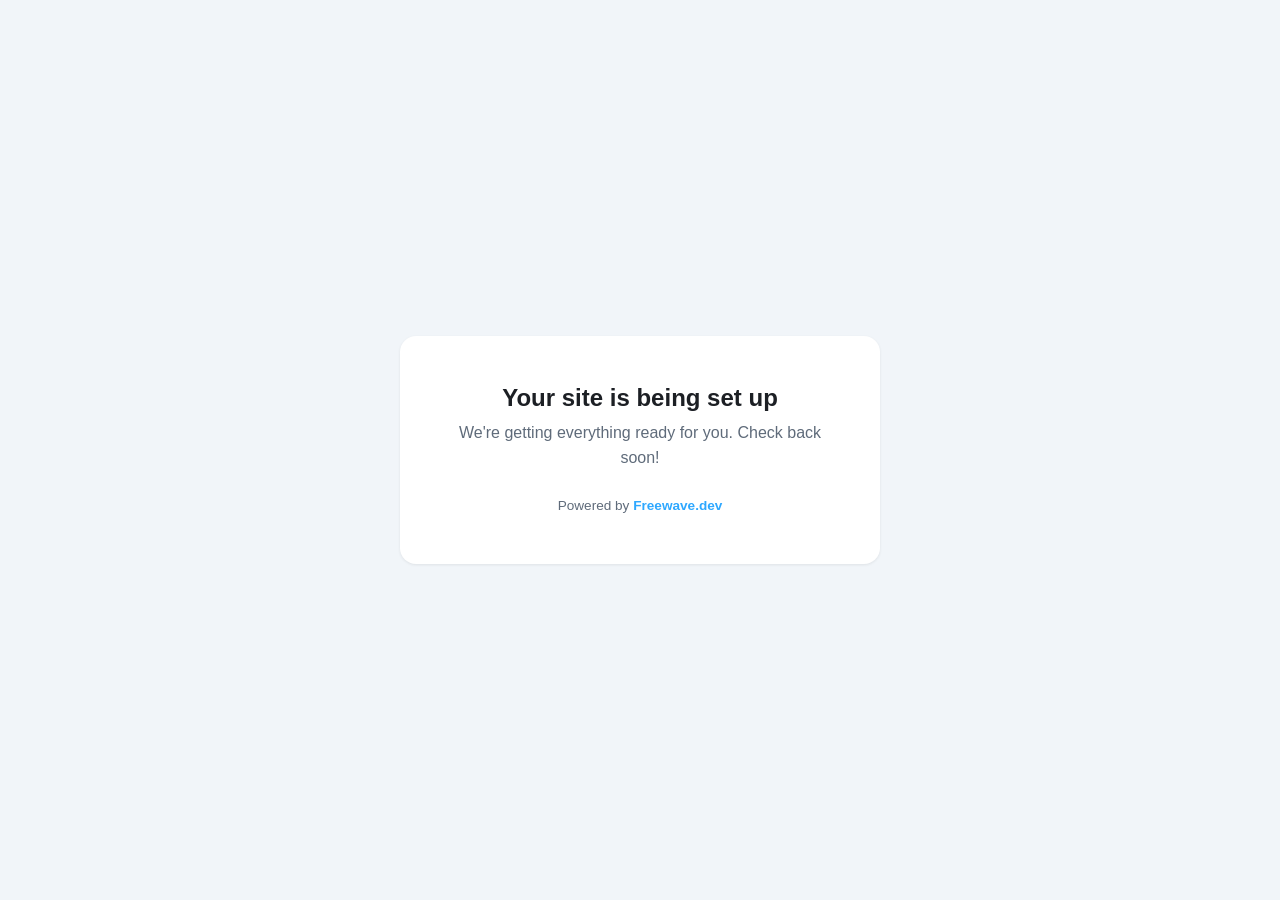
==== index.html @ aa1a2688 "Add placeholder page" ====
<!DOCTYPE html>
<html lang="en">
<head>
<meta charset="UTF-8">
<meta name="viewport" content="width=device-width, initial-scale=1.0">
<title>Site Coming Soon</title>
<style>
*{margin:0;padding:0;box-sizing:border-box}
body{font-family:-apple-system,BlinkMacSystemFont,'Segoe UI',Roboto,sans-serif;background:#f1f5f9;color:#1C1F24;min-height:100vh;display:flex;align-items:center;justify-content:center}
.card{text-align:center;background:#fff;border-radius:16px;padding:3rem 2.5rem;box-shadow:0 1px 3px rgba(0,0,0,.08);max-width:480px;margin:1rem}
h1{font-size:1.5rem;margin-bottom:.5rem}
p{color:#5F6B7A;line-height:1.6}
.brand{color:#2EA8FF;font-weight:700}
</style>
</head>
<body>
<div class="card">
<h1>Your site is being set up</h1>
<p>We're getting everything ready for you. Check back soon!</p>
<p style="margin-top:1.5rem;font-size:.85rem">Powered by <a href="https://freewave.dev" style="color:#2EA8FF;font-weight:700;text-decoration:none">Freewave.dev</a></p>
</div>
</body>
</html>
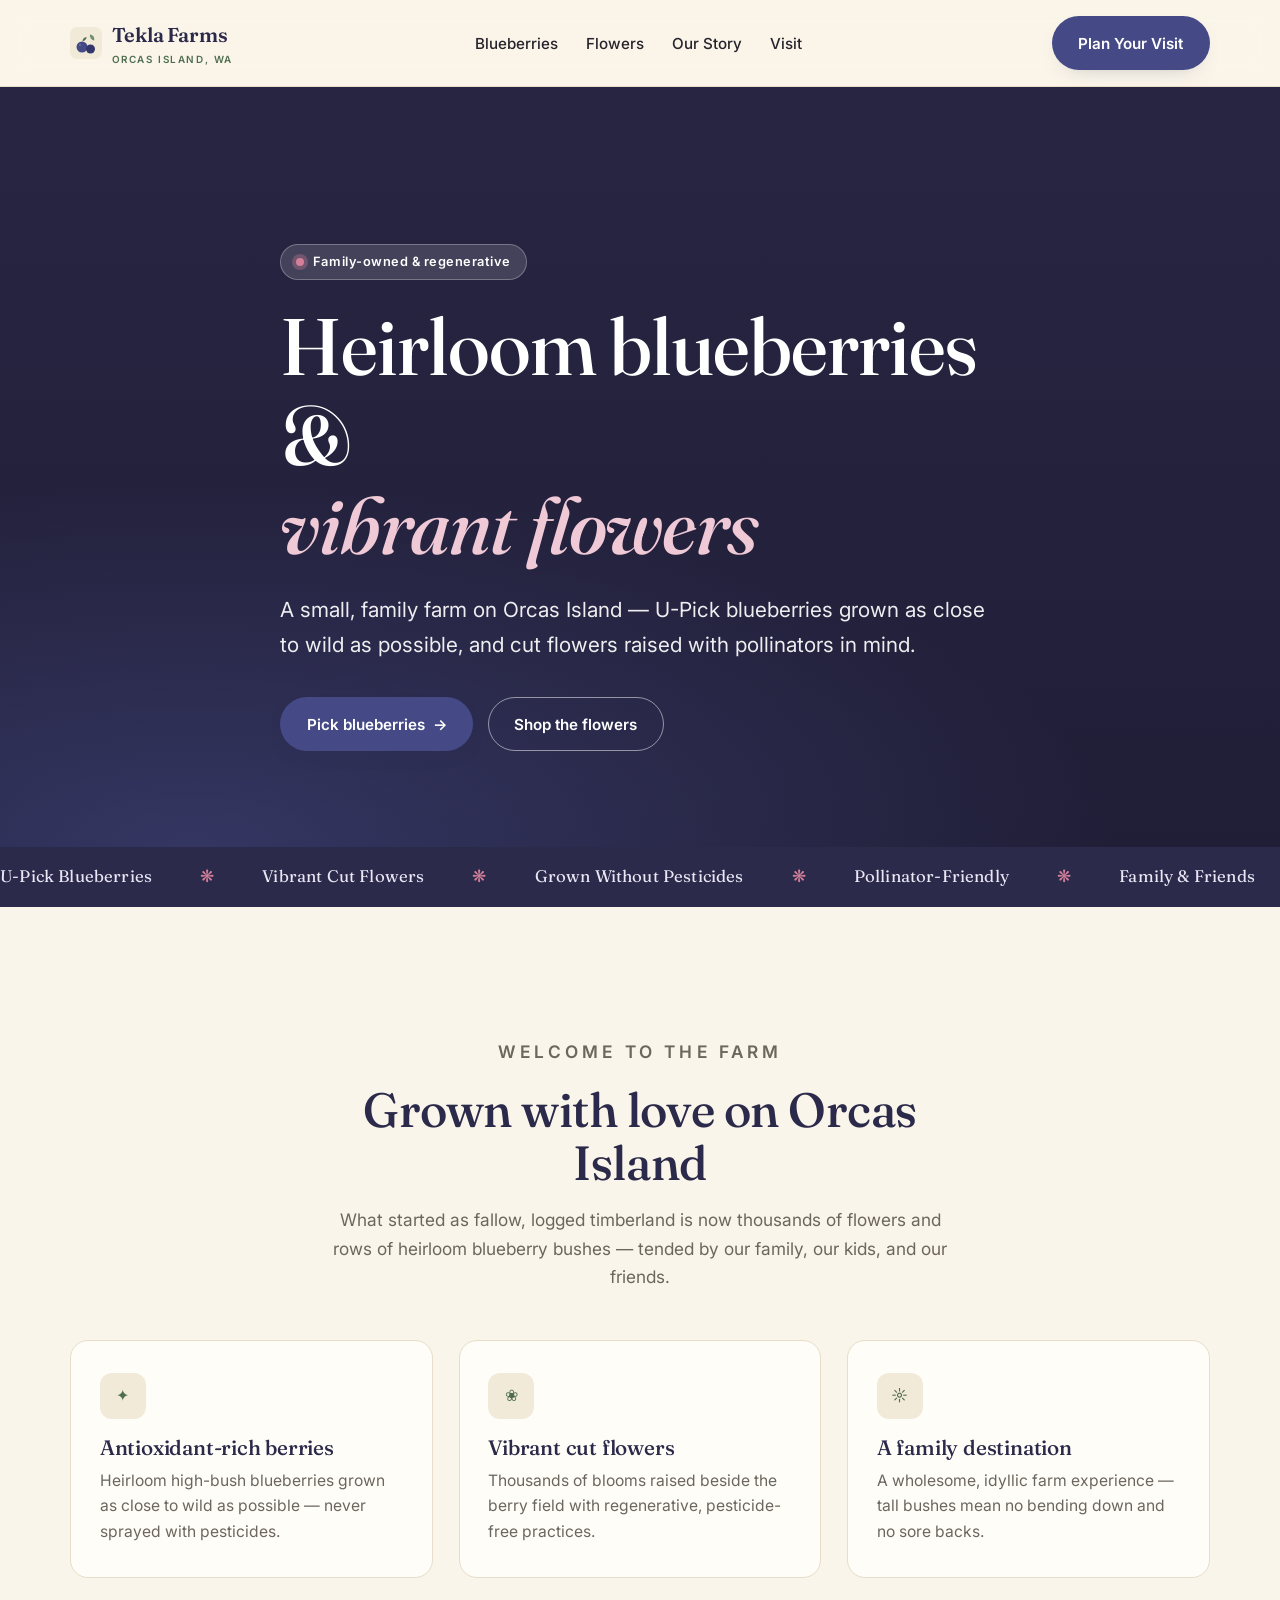
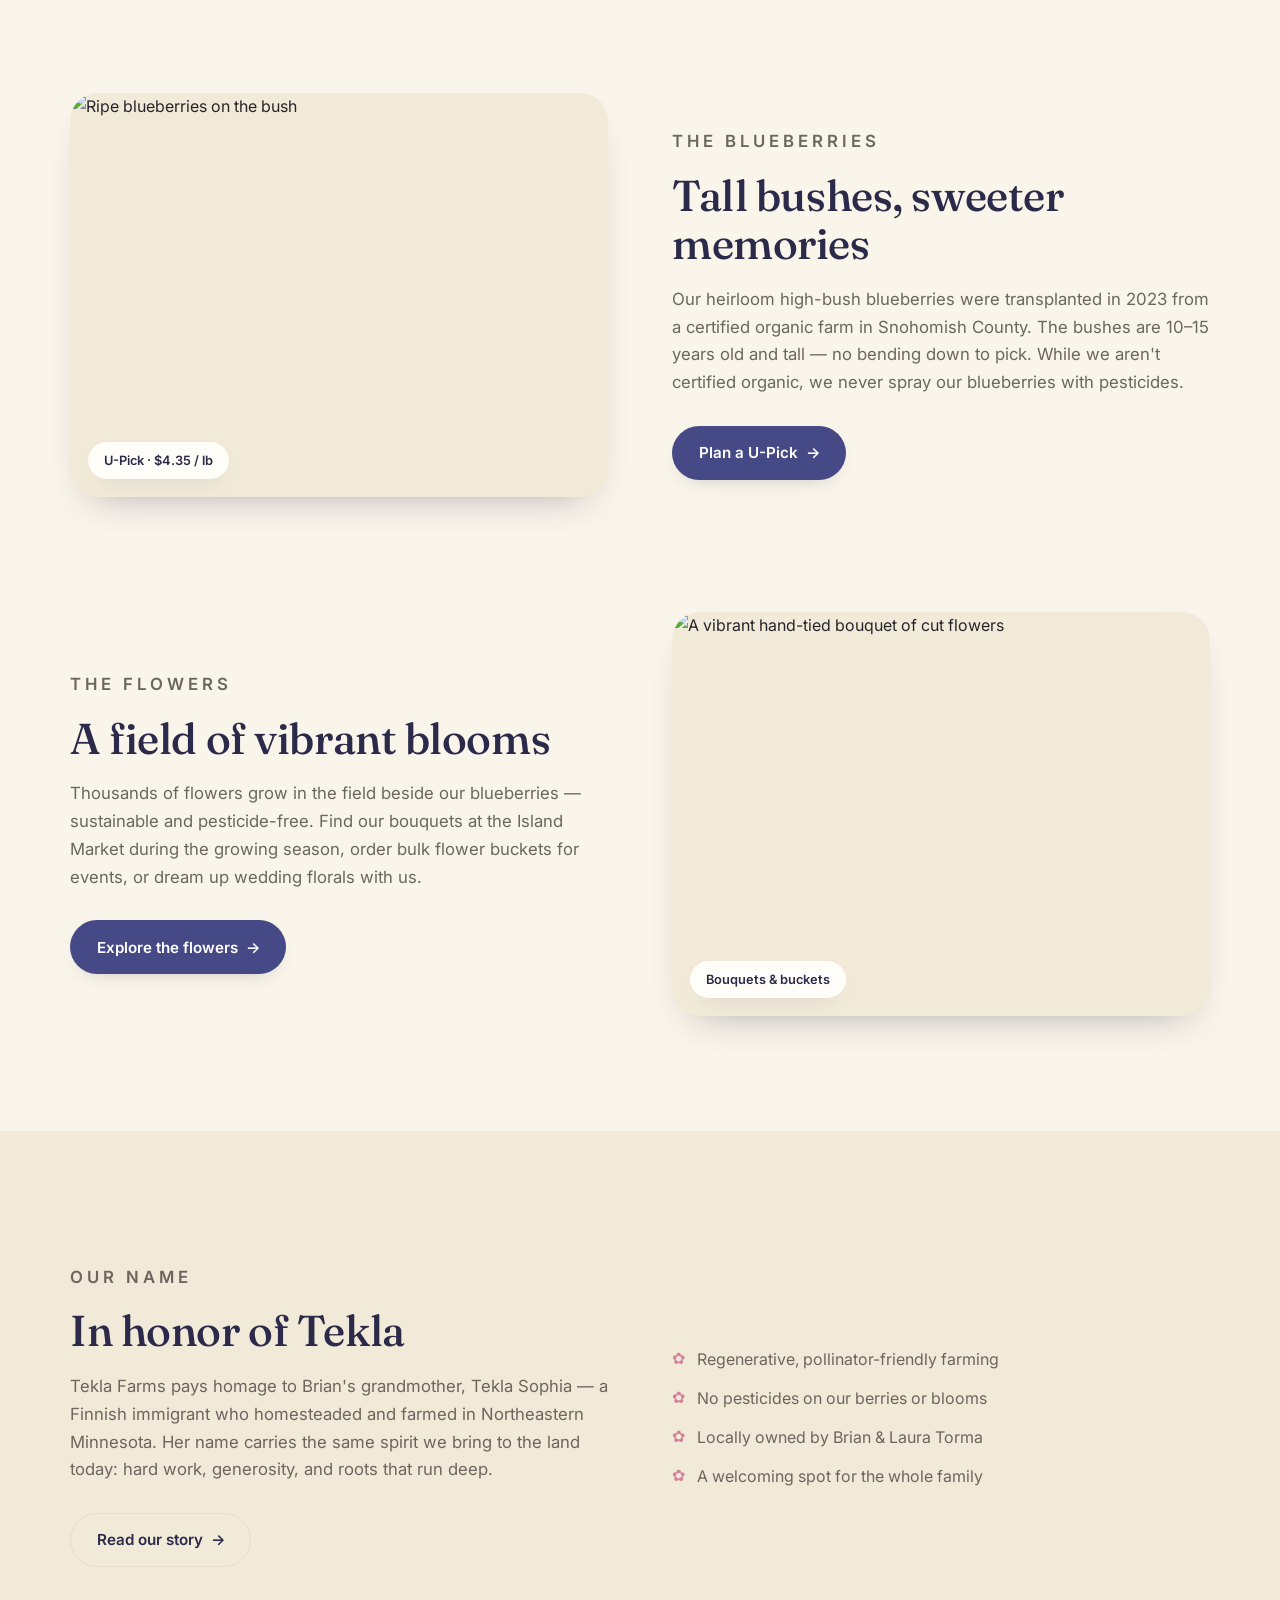
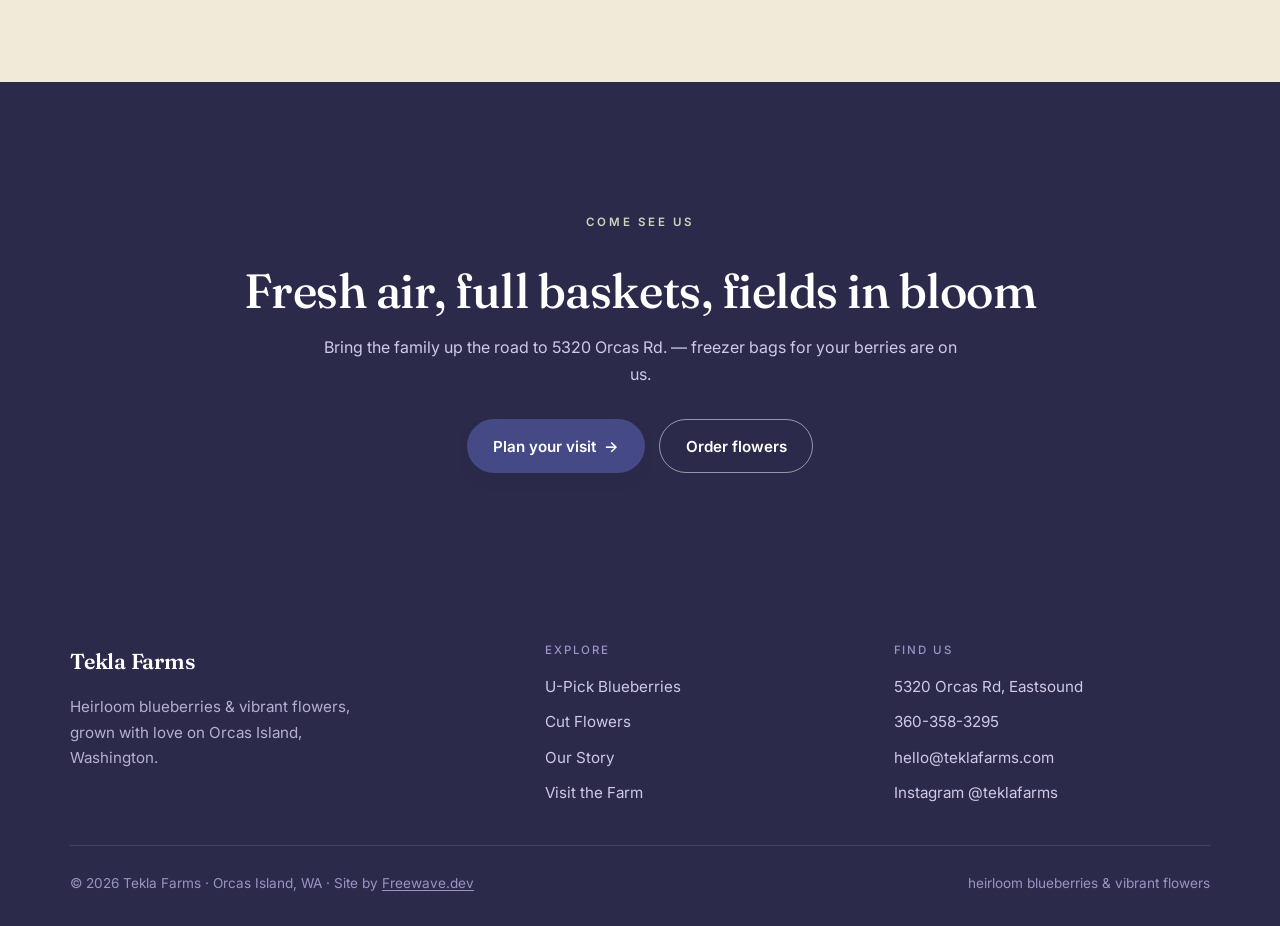
==== commit 30a961ed: "Build Tekla Farms demo site: blueberries, flowers, story & visit pages Co-Authored-By: Claude Opus 4" ====
--- a/index.html
+++ b/index.html
@@ -3,21 +3,174 @@
 <head>
 <meta charset="UTF-8">
 <meta name="viewport" content="width=device-width, initial-scale=1.0">
-<title>Site Coming Soon</title>
-<style>
-*{margin:0;padding:0;box-sizing:border-box}
-body{font-family:-apple-system,BlinkMacSystemFont,'Segoe UI',Roboto,sans-serif;background:#f1f5f9;color:#1C1F24;min-height:100vh;display:flex;align-items:center;justify-content:center}
-.card{text-align:center;background:#fff;border-radius:16px;padding:3rem 2.5rem;box-shadow:0 1px 3px rgba(0,0,0,.08);max-width:480px;margin:1rem}
-h1{font-size:1.5rem;margin-bottom:.5rem}
-p{color:#5F6B7A;line-height:1.6}
-.brand{color:#2EA8FF;font-weight:700}
-</style>
+<title>Tekla Farms — Heirloom Blueberries &amp; Vibrant Flowers on Orcas Island</title>
+<meta name="description" content="A small, family-owned farm on Orcas Island, Washington, growing heirloom high-bush blueberries and vibrant cut flowers with a regenerative, pollinator-friendly approach.">
+<link rel="icon" href="/favicon.svg" type="image/svg+xml">
+<meta property="og:title" content="Tekla Farms — Heirloom Blueberries &amp; Vibrant Flowers">
+<meta property="og:description" content="U-Pick heirloom blueberries and vibrant cut flowers, grown with love on Orcas Island, WA.">
+<meta property="og:type" content="website">
+<meta property="og:image" content="images/og-image.jpg">
+<link rel="stylesheet" href="styles.css">
 </head>
 <body>
-<div class="card">
-<h1>Your site is being set up</h1>
-<p>We're getting everything ready for you. Check back soon!</p>
-<p style="margin-top:1.5rem;font-size:.85rem">Powered by <a href="https://freewave.dev" style="color:#2EA8FF;font-weight:700;text-decoration:none">Freewave.dev</a></p>
-</div>
+<header class="site-header">
+  <nav class="nav wrap">
+    <a class="brand" href="index.html" aria-label="Tekla Farms home">
+      <svg viewBox="0 0 64 64" aria-hidden="true"><rect width="64" height="64" rx="14" fill="#f2ead8"/><path d="M40 15c6 1 10 6 8 12-5-1-9-6-8-12z" fill="#6f8f6f"/><path d="M33 20c0 4-3 8-8 9 0-5 3-8 8-9z" fill="#4f6e50"/><circle cx="24" cy="40" r="11" fill="#454a86"/><circle cx="41" cy="44" r="9" fill="#33366a"/><circle cx="20" cy="36" r="2" fill="#7d81b8" opacity=".7"/></svg>
+      <span><span class="brand-name">Tekla Farms</span><span class="brand-tag">Orcas Island, WA</span></span>
+    </a>
+    <ul class="nav-links">
+      <li><a href="blueberries.html">Blueberries</a></li>
+      <li><a href="flowers.html">Flowers</a></li>
+      <li><a href="about.html">Our Story</a></li>
+      <li><a href="visit.html">Visit</a></li>
+    </ul>
+    <a class="btn btn-primary nav-cta" href="visit.html#plan">Plan Your Visit</a>
+  </nav>
+</header>
+
+<main>
+  <section class="hero" style="background-image: linear-gradient(180deg, rgba(28,26,48,0.30), rgba(28,26,48,0.74)), url('https://images.unsplash.com/photo-1464297162577-f5295c892194?auto=format&fit=crop&w=1800&q=80');">
+    <div class="hero-inner wrap">
+      <span class="hero-badge fade-up"><span class="dot"></span> Family-owned &amp; regenerative</span>
+      <h1 class="fade-up d1">Heirloom blueberries &amp;<br><em>vibrant flowers</em></h1>
+      <p class="lede fade-up d2">A small, family farm on Orcas Island — U-Pick blueberries grown as close to wild as possible, and cut flowers raised with pollinators in mind.</p>
+      <div class="hero-actions fade-up d3">
+        <a class="btn btn-primary" href="blueberries.html">Pick blueberries <span class="arrow">→</span></a>
+        <a class="btn btn-ghost on-dark" href="flowers.html">Shop the flowers</a>
+      </div>
+    </div>
+  </section>
+
+  <div class="strip" aria-hidden="true">
+    <div class="strip-track">
+      <span>U-Pick Blueberries</span><span>Vibrant Cut Flowers</span><span>Grown Without Pesticides</span><span>Pollinator-Friendly</span><span>Family &amp; Friends</span>
+      <span>U-Pick Blueberries</span><span>Vibrant Cut Flowers</span><span>Grown Without Pesticides</span><span>Pollinator-Friendly</span><span>Family &amp; Friends</span>
+    </div>
+  </div>
+
+  <section class="section">
+    <div class="wrap">
+      <div class="section-head center reveal">
+        <p class="eyebrow">Welcome to the farm</p>
+        <h2>Grown with love on Orcas Island</h2>
+        <p>What started as fallow, logged timberland is now thousands of flowers and rows of heirloom blueberry bushes — tended by our family, our kids, and our friends.</p>
+      </div>
+      <div class="cards">
+        <article class="card reveal">
+          <div class="icon" aria-hidden="true">✦</div>
+          <h3>Antioxidant-rich berries</h3>
+          <p>Heirloom high-bush blueberries grown as close to wild as possible — never sprayed with pesticides.</p>
+        </article>
+        <article class="card reveal">
+          <div class="icon" aria-hidden="true">❀</div>
+          <h3>Vibrant cut flowers</h3>
+          <p>Thousands of blooms raised beside the berry field with regenerative, pesticide-free practices.</p>
+        </article>
+        <article class="card reveal">
+          <div class="icon" aria-hidden="true">☼</div>
+          <h3>A family destination</h3>
+          <p>A wholesome, idyllic farm experience — tall bushes mean no bending down and no sore backs.</p>
+        </article>
+      </div>
+    </div>
+  </section>
+
+  <section class="section" style="padding-top:0;">
+    <div class="wrap split reveal">
+      <div class="split-media">
+        <img src="https://images.unsplash.com/photo-1498557850523-fd3d118b962e?auto=format&fit=crop&w=1200&q=80" alt="Ripe blueberries on the bush">
+        <span class="tag">U-Pick · $4.35 / lb</span>
+      </div>
+      <div class="split-body">
+        <p class="eyebrow">The blueberries</p>
+        <h2>Tall bushes, sweeter memories</h2>
+        <p>Our heirloom high-bush blueberries were transplanted in 2023 from a certified organic farm in Snohomish County. The bushes are 10–15 years old and tall — no bending down to pick. While we aren't certified organic, we never spray our blueberries with pesticides.</p>
+        <a class="btn btn-primary" href="blueberries.html">Plan a U-Pick <span class="arrow">→</span></a>
+      </div>
+    </div>
+  </section>
+
+  <section class="section" style="padding-top:0;">
+    <div class="wrap split reverse reveal">
+      <div class="split-media">
+        <img src="https://images.unsplash.com/photo-1519378058457-4c29a0a2efac?auto=format&fit=crop&w=1200&q=80" alt="A vibrant hand-tied bouquet of cut flowers">
+        <span class="tag">Bouquets &amp; buckets</span>
+      </div>
+      <div class="split-body">
+        <p class="eyebrow">The flowers</p>
+        <h2>A field of vibrant blooms</h2>
+        <p>Thousands of flowers grow in the field beside our blueberries — sustainable and pesticide-free. Find our bouquets at the Island Market during the growing season, order bulk flower buckets for events, or dream up wedding florals with us.</p>
+        <a class="btn btn-primary" href="flowers.html">Explore the flowers <span class="arrow">→</span></a>
+      </div>
+    </div>
+  </section>
+
+  <section class="section panel-cream">
+    <div class="wrap">
+      <div class="split" style="align-items:center;">
+        <div class="split-body reveal">
+          <p class="eyebrow">Our name</p>
+          <h2>In honor of Tekla</h2>
+          <p>Tekla Farms pays homage to Brian's grandmother, Tekla Sophia — a Finnish immigrant who homesteaded and farmed in Northeastern Minnesota. Her name carries the same spirit we bring to the land today: hard work, generosity, and roots that run deep.</p>
+          <a class="btn btn-ghost" href="about.html">Read our story <span class="arrow">→</span></a>
+        </div>
+        <div class="reveal">
+          <ul class="checklist">
+            <li>Regenerative, pollinator-friendly farming</li>
+            <li>No pesticides on our berries or blooms</li>
+            <li>Locally owned by Brian &amp; Laura Torma</li>
+            <li>A welcoming spot for the whole family</li>
+          </ul>
+        </div>
+      </div>
+    </div>
+  </section>
+
+  <section class="section panel-indigo">
+    <div class="wrap cta-band reveal">
+      <p class="eyebrow on-dark">Come see us</p>
+      <h2>Fresh air, full baskets, fields in bloom</h2>
+      <p>Bring the family up the road to 5320 Orcas Rd. — freezer bags for your berries are on us.</p>
+      <div class="cta-actions">
+        <a class="btn btn-primary" href="visit.html#plan">Plan your visit <span class="arrow">→</span></a>
+        <a class="btn btn-ghost on-dark" href="flowers.html">Order flowers</a>
+      </div>
+    </div>
+  </section>
+</main>
+
+<footer class="site-footer">
+  <div class="wrap">
+    <div class="footer-top">
+      <div class="footer-brand">
+        <span class="brand-name" style="font-size:1.35rem;">Tekla Farms</span>
+        <p>Heirloom blueberries &amp; vibrant flowers, grown with love on Orcas Island, Washington.</p>
+      </div>
+      <div class="footer-col">
+        <h4>Explore</h4>
+        <ul>
+          <li><a href="blueberries.html">U-Pick Blueberries</a></li>
+          <li><a href="flowers.html">Cut Flowers</a></li>
+          <li><a href="about.html">Our Story</a></li>
+          <li><a href="visit.html">Visit the Farm</a></li>
+        </ul>
+      </div>
+      <div class="footer-col">
+        <h4>Find us</h4>
+        <ul>
+          <li><a href="visit.html#plan">5320 Orcas Rd, Eastsound</a></li>
+          <li><a href="tel:+13603583295">360-358-3295</a></li>
+          <li><a href="mailto:hello@teklafarms.com">hello@teklafarms.com</a></li>
+          <li><a href="https://www.instagram.com/teklafarms" target="_blank" rel="noopener">Instagram @teklafarms</a></li>
+        </ul>
+      </div>
+    </div>
+    <div class="footer-bottom">
+      <span>&copy; 2026 Tekla Farms · Orcas Island, WA &middot; Site by <a href="https://freewave.dev" target="_blank" rel="noopener" style="color:inherit;text-decoration:underline;text-underline-offset:2px">Freewave.dev</a></span>
+      <span>heirloom blueberries &amp; vibrant flowers</span>
+    </div>
+  </div>
+</footer>
 </body>
-</html>+</html>
--- a/styles.css
+++ b/styles.css
@@ -0,0 +1,264 @@
+@import url('https://fonts.googleapis.com/css2?family=Fraunces:ital,opsz,wght@0,9..144,400;0,9..144,500;0,9..144,600;1,9..144,400&family=Inter:wght@400;500;600&display=swap');
+
+:root {
+  --ink: #26242b;
+  --muted: #6c665e;
+  --cream: #faf5ea;
+  --cream-2: #f2ead8;
+  --panel: #fffdf8;
+  --line: #e7ddc8;
+  --indigo: #2c2a4a;
+  --berry: #454a86;
+  --berry-deep: #33366a;
+  --sage: #6f8f6f;
+  --sage-deep: #4f6e50;
+  --bloom: #d5809b;
+  --bloom-deep: #bd6584;
+  --shadow: 0 18px 40px -24px rgba(44, 42, 74, 0.45);
+  --shadow-sm: 0 8px 22px -16px rgba(44, 42, 74, 0.5);
+  --radius: 18px;
+  --radius-lg: 28px;
+  --wrap: 1140px;
+  --ease: cubic-bezier(0.22, 0.61, 0.36, 1);
+}
+
+* { margin: 0; padding: 0; box-sizing: border-box; }
+
+html { scroll-behavior: smooth; }
+
+body {
+  font-family: 'Inter', -apple-system, BlinkMacSystemFont, sans-serif;
+  color: var(--ink);
+  background: var(--cream);
+  line-height: 1.65;
+  -webkit-font-smoothing: antialiased;
+  overflow-x: hidden;
+}
+
+img { max-width: 100%; display: block; }
+a { color: inherit; }
+
+h1, h2, h3, h4 {
+  font-family: 'Fraunces', Georgia, serif;
+  font-weight: 500;
+  line-height: 1.12;
+  letter-spacing: -0.01em;
+  color: var(--indigo);
+}
+
+.wrap { width: min(100% - 2.5rem, var(--wrap)); margin-inline: auto; }
+.narrow { width: min(100% - 2.5rem, 720px); margin-inline: auto; }
+
+.eyebrow {
+  font-family: 'Inter', sans-serif;
+  text-transform: uppercase;
+  letter-spacing: 0.24em;
+  font-size: 0.72rem;
+  font-weight: 600;
+  color: var(--sage-deep);
+  margin-bottom: 1rem;
+}
+.eyebrow.on-dark { color: #c7d7bf; }
+
+.section { padding: clamp(4rem, 9vw, 7.5rem) 0; }
+.section-head { max-width: 640px; margin-bottom: 3rem; }
+.section-head.center { margin-inline: auto; text-align: center; }
+.section-head h2 { font-size: clamp(2rem, 4.5vw, 3rem); }
+.section-head p { color: var(--muted); font-size: 1.08rem; margin-top: 1rem; }
+
+/* ---------- Buttons ---------- */
+.btn {
+  display: inline-flex; align-items: center; gap: 0.5rem;
+  font-family: 'Inter', sans-serif; font-weight: 600; font-size: 0.95rem;
+  padding: 0.85rem 1.6rem; border-radius: 999px;
+  text-decoration: none; cursor: pointer; border: 1.5px solid transparent;
+  transition: transform 0.25s var(--ease), background 0.25s var(--ease), box-shadow 0.25s var(--ease), color 0.25s var(--ease);
+}
+.btn-primary { background: var(--berry); color: #fff; box-shadow: var(--shadow-sm); }
+.btn-primary:hover { background: var(--berry-deep); transform: translateY(-2px); box-shadow: var(--shadow); }
+.btn-ghost { background: transparent; color: var(--indigo); border-color: var(--line); }
+.btn-ghost:hover { border-color: var(--berry); color: var(--berry); transform: translateY(-2px); }
+.btn-ghost.on-dark { color: #fff; border-color: rgba(255,255,255,0.5); }
+.btn-ghost.on-dark:hover { background: rgba(255,255,255,0.12); border-color: #fff; }
+.btn .arrow { transition: transform 0.25s var(--ease); }
+.btn:hover .arrow { transform: translateX(3px); }
+
+/* ---------- Header ---------- */
+.site-header {
+  position: sticky; top: 0; z-index: 50;
+  background: rgba(250, 245, 234, 0.82);
+  backdrop-filter: blur(12px);
+  border-bottom: 1px solid var(--line);
+}
+.nav { display: flex; align-items: center; justify-content: space-between; padding: 1rem 0; gap: 1.5rem; }
+.brand { display: flex; align-items: center; gap: 0.6rem; text-decoration: none; }
+.brand svg { width: 32px; height: 32px; flex: none; }
+.brand-name { font-family: 'Fraunces', serif; font-weight: 600; font-size: 1.25rem; color: var(--indigo); letter-spacing: -0.01em; }
+.brand-tag { display: block; font-family: 'Inter', sans-serif; font-size: 0.62rem; letter-spacing: 0.16em; text-transform: uppercase; color: var(--sage-deep); font-weight: 600; }
+.nav-links { display: flex; align-items: center; gap: 1.75rem; list-style: none; }
+.nav-links a { text-decoration: none; font-weight: 500; font-size: 0.95rem; color: var(--ink); position: relative; padding: 0.25rem 0; transition: color 0.2s var(--ease); }
+.nav-links a::after { content: ''; position: absolute; left: 0; bottom: -2px; width: 0; height: 2px; background: var(--bloom); border-radius: 2px; transition: width 0.28s var(--ease); }
+.nav-links a:hover, .nav-links a[aria-current="page"] { color: var(--berry); }
+.nav-links a:hover::after, .nav-links a[aria-current="page"]::after { width: 100%; }
+.nav-cta { margin-left: 0.5rem; }
+
+/* ---------- Hero ---------- */
+.hero {
+  position: relative; color: #fff; overflow: hidden;
+  background: linear-gradient(180deg, rgba(28,26,48,0.35), rgba(28,26,48,0.72)), var(--indigo) center/cover no-repeat;
+  min-height: min(88vh, 760px);
+  display: flex; align-items: flex-end;
+}
+.hero::after {
+  content: ''; position: absolute; inset: 0;
+  background: radial-gradient(120% 80% at 15% 100%, rgba(69,74,134,0.55), transparent 60%);
+  pointer-events: none;
+}
+.hero-inner { position: relative; z-index: 2; padding: clamp(3rem, 8vw, 6rem) 0; max-width: 720px; }
+.hero h1 { color: #fff; font-size: clamp(2.6rem, 7vw, 5rem); font-weight: 500; }
+.hero h1 em { font-style: italic; color: #f0c9d6; }
+.hero .lede { font-size: clamp(1.05rem, 2.4vw, 1.3rem); margin-top: 1.4rem; max-width: 34em; color: rgba(255,255,255,0.92); }
+.hero-actions { display: flex; flex-wrap: wrap; gap: 0.9rem; margin-top: 2.2rem; }
+.hero-badge {
+  display: inline-flex; align-items: center; gap: 0.55rem;
+  background: rgba(255,255,255,0.14); border: 1px solid rgba(255,255,255,0.28);
+  padding: 0.4rem 0.95rem; border-radius: 999px; font-size: 0.8rem; font-weight: 600;
+  letter-spacing: 0.04em; margin-bottom: 1.4rem; backdrop-filter: blur(4px);
+}
+.hero-badge .dot { width: 8px; height: 8px; border-radius: 50%; background: var(--bloom); box-shadow: 0 0 0 4px rgba(213,128,155,0.3); }
+
+.page-hero { min-height: min(62vh, 520px); }
+
+/* ---------- Marquee strip ---------- */
+.strip { background: var(--indigo); color: #e9e6f5; padding: 1rem 0; overflow: hidden; }
+.strip-track { display: flex; gap: 3rem; white-space: nowrap; width: max-content; animation: marquee 26s linear infinite; }
+.strip-track span { font-family: 'Fraunces', serif; font-size: 1.05rem; display: inline-flex; align-items: center; gap: 3rem; letter-spacing: 0.01em; }
+.strip-track span::after { content: '❋'; color: var(--bloom); }
+@keyframes marquee { to { transform: translateX(-50%); } }
+
+/* ---------- Feature split ---------- */
+.split { display: grid; grid-template-columns: 1fr 1fr; gap: clamp(2rem, 5vw, 4.5rem); align-items: center; }
+.split.reverse .split-media { order: 2; }
+.split-media {
+  position: relative; border-radius: var(--radius-lg); overflow: hidden;
+  box-shadow: var(--shadow); aspect-ratio: 4 / 3; background: var(--cream-2);
+}
+.split-media img { width: 100%; height: 100%; object-fit: cover; transition: transform 0.9s var(--ease); }
+.split-media:hover img { transform: scale(1.05); }
+.split-media .tag {
+  position: absolute; left: 1.1rem; bottom: 1.1rem; background: var(--panel); color: var(--indigo);
+  padding: 0.5rem 1rem; border-radius: 999px; font-size: 0.8rem; font-weight: 600; box-shadow: var(--shadow-sm);
+}
+.split-body h2 { font-size: clamp(1.9rem, 4vw, 2.7rem); }
+.split-body p { color: var(--muted); margin-top: 1.1rem; font-size: 1.05rem; }
+.split-body .btn { margin-top: 1.8rem; }
+
+/* ---------- Cards ---------- */
+.cards { display: grid; grid-template-columns: repeat(auto-fit, minmax(260px, 1fr)); gap: 1.6rem; }
+.card {
+  background: var(--panel); border: 1px solid var(--line); border-radius: var(--radius);
+  padding: 2rem 1.8rem; transition: transform 0.3s var(--ease), box-shadow 0.3s var(--ease), border-color 0.3s var(--ease);
+}
+.card:hover { transform: translateY(-6px); box-shadow: var(--shadow); border-color: transparent; }
+.card .icon {
+  width: 46px; height: 46px; border-radius: 12px; display: grid; place-items: center;
+  background: var(--cream-2); color: var(--sage-deep); margin-bottom: 1.1rem;
+}
+.card h3 { font-size: 1.3rem; margin-bottom: 0.5rem; }
+.card p { color: var(--muted); font-size: 0.98rem; }
+
+/* ---------- Facts / pricing ---------- */
+.facts { display: grid; grid-template-columns: repeat(auto-fit, minmax(180px, 1fr)); gap: 1.2rem; }
+.fact { background: var(--panel); border: 1px solid var(--line); border-radius: var(--radius); padding: 1.6rem; text-align: center; }
+.fact .num { font-family: 'Fraunces', serif; font-size: 2.4rem; color: var(--berry); line-height: 1; }
+.fact .lbl { color: var(--muted); font-size: 0.9rem; margin-top: 0.5rem; }
+
+.pricecard {
+  background: var(--panel); border: 1px solid var(--line); border-radius: var(--radius-lg);
+  padding: 2.2rem; box-shadow: var(--shadow-sm);
+}
+.pricerow { display: flex; justify-content: space-between; gap: 1rem; padding: 0.9rem 0; border-bottom: 1px dashed var(--line); }
+.pricerow:last-child { border-bottom: none; }
+.pricerow .name { font-weight: 500; }
+.pricerow .name small { display: block; color: var(--muted); font-weight: 400; font-size: 0.85rem; }
+.pricerow .amt { font-family: 'Fraunces', serif; font-size: 1.25rem; color: var(--berry); white-space: nowrap; }
+.fineprint { color: var(--muted); font-size: 0.85rem; margin-top: 1.2rem; }
+
+/* ---------- Panels ---------- */
+.panel-cream { background: var(--cream-2); }
+.panel-indigo { background: var(--indigo); color: #ece9f6; }
+.panel-indigo h2, .panel-indigo h3 { color: #fff; }
+.panel-indigo p { color: #cfc9e6; }
+
+.checklist { list-style: none; display: grid; gap: 0.8rem; margin-top: 1.4rem; }
+.checklist li { display: flex; gap: 0.75rem; align-items: flex-start; color: var(--muted); }
+.checklist.on-dark li { color: #cfc9e6; }
+.checklist li::before {
+  content: '✿'; color: var(--bloom); font-size: 1rem; line-height: 1.5; flex: none;
+}
+
+/* ---------- Story / prose ---------- */
+.prose p { color: var(--muted); font-size: 1.1rem; margin-bottom: 1.3rem; }
+.prose p:first-of-type::first-letter {
+  font-family: 'Fraunces', serif; float: left; font-size: 3.6rem; line-height: 0.82;
+  padding: 0.3rem 0.7rem 0 0; color: var(--bloom-deep);
+}
+.pull {
+  font-family: 'Fraunces', serif; font-style: italic; font-size: clamp(1.4rem, 3.4vw, 2rem);
+  color: var(--indigo); line-height: 1.35; margin: 2.5rem 0; padding-left: 1.4rem;
+  border-left: 3px solid var(--bloom);
+}
+
+/* ---------- Contact / visit ---------- */
+.info-grid { display: grid; grid-template-columns: repeat(auto-fit, minmax(220px, 1fr)); gap: 1.4rem; }
+.info-card { background: var(--panel); border: 1px solid var(--line); border-radius: var(--radius); padding: 1.8rem; }
+.info-card h3 { font-size: 1.1rem; margin-bottom: 0.6rem; display: flex; align-items: center; gap: 0.5rem; }
+.info-card a { color: var(--berry); text-decoration: none; font-weight: 500; }
+.info-card a:hover { text-decoration: underline; text-underline-offset: 3px; }
+.info-card p { color: var(--muted); font-size: 0.98rem; }
+.map-embed { border: 0; width: 100%; height: 340px; border-radius: var(--radius-lg); box-shadow: var(--shadow-sm); }
+
+.cta-band { text-align: center; }
+.cta-band h2 { font-size: clamp(2rem, 5vw, 3rem); }
+.cta-band p { color: #cfc9e6; max-width: 40em; margin: 1rem auto 2rem; }
+.cta-actions { display: flex; gap: 0.9rem; justify-content: center; flex-wrap: wrap; }
+
+/* ---------- Footer ---------- */
+.site-footer { background: var(--indigo); color: #cfc9e6; padding: 3.5rem 0 2rem; }
+.footer-top { display: grid; grid-template-columns: 1.4fr 1fr 1fr; gap: 2rem; padding-bottom: 2.5rem; border-bottom: 1px solid rgba(255,255,255,0.12); }
+.footer-top .brand-name { color: #fff; }
+.footer-top p { color: #b6afd4; font-size: 0.95rem; margin-top: 0.9rem; max-width: 32ch; }
+.footer-col h4 { font-family: 'Inter', sans-serif; text-transform: uppercase; letter-spacing: 0.16em; font-size: 0.72rem; color: #9b93c4; margin-bottom: 1rem; }
+.footer-col ul { list-style: none; display: grid; gap: 0.55rem; }
+.footer-col a { color: #cfc9e6; text-decoration: none; font-size: 0.95rem; transition: color 0.2s var(--ease); }
+.footer-col a:hover { color: #fff; }
+.footer-bottom { display: flex; justify-content: space-between; flex-wrap: wrap; gap: 0.8rem; padding-top: 1.6rem; font-size: 0.85rem; color: #9b93c4; }
+.footer-bottom a { color: inherit; }
+
+/* ---------- Reveal on scroll (progressive, CSS-only) ---------- */
+@supports (animation-timeline: view()) {
+  @media (prefers-reduced-motion: no-preference) {
+    .reveal { opacity: 0; transform: translateY(26px); animation: reveal linear both; animation-timeline: view(); animation-range: entry 0% cover 32%; }
+  }
+}
+@keyframes reveal { to { opacity: 1; transform: none; } }
+
+/* ---------- Entrance ---------- */
+@media (prefers-reduced-motion: no-preference) {
+  .fade-up { opacity: 0; transform: translateY(20px); animation: reveal 0.9s var(--ease) forwards; }
+  .d1 { animation-delay: 0.1s; } .d2 { animation-delay: 0.24s; } .d3 { animation-delay: 0.38s; } .d4 { animation-delay: 0.52s; }
+}
+
+/* ---------- Responsive ---------- */
+@media (max-width: 860px) {
+  .split { grid-template-columns: 1fr; }
+  .split.reverse .split-media { order: 0; }
+  .footer-top { grid-template-columns: 1fr 1fr; }
+  .footer-top .footer-brand { grid-column: 1 / -1; }
+  .nav-links { display: none; }
+  .nav-cta { margin-left: 0; }
+}
+@media (max-width: 520px) {
+  .footer-top { grid-template-columns: 1fr; }
+  .hero-actions .btn { width: 100%; justify-content: center; }
+}
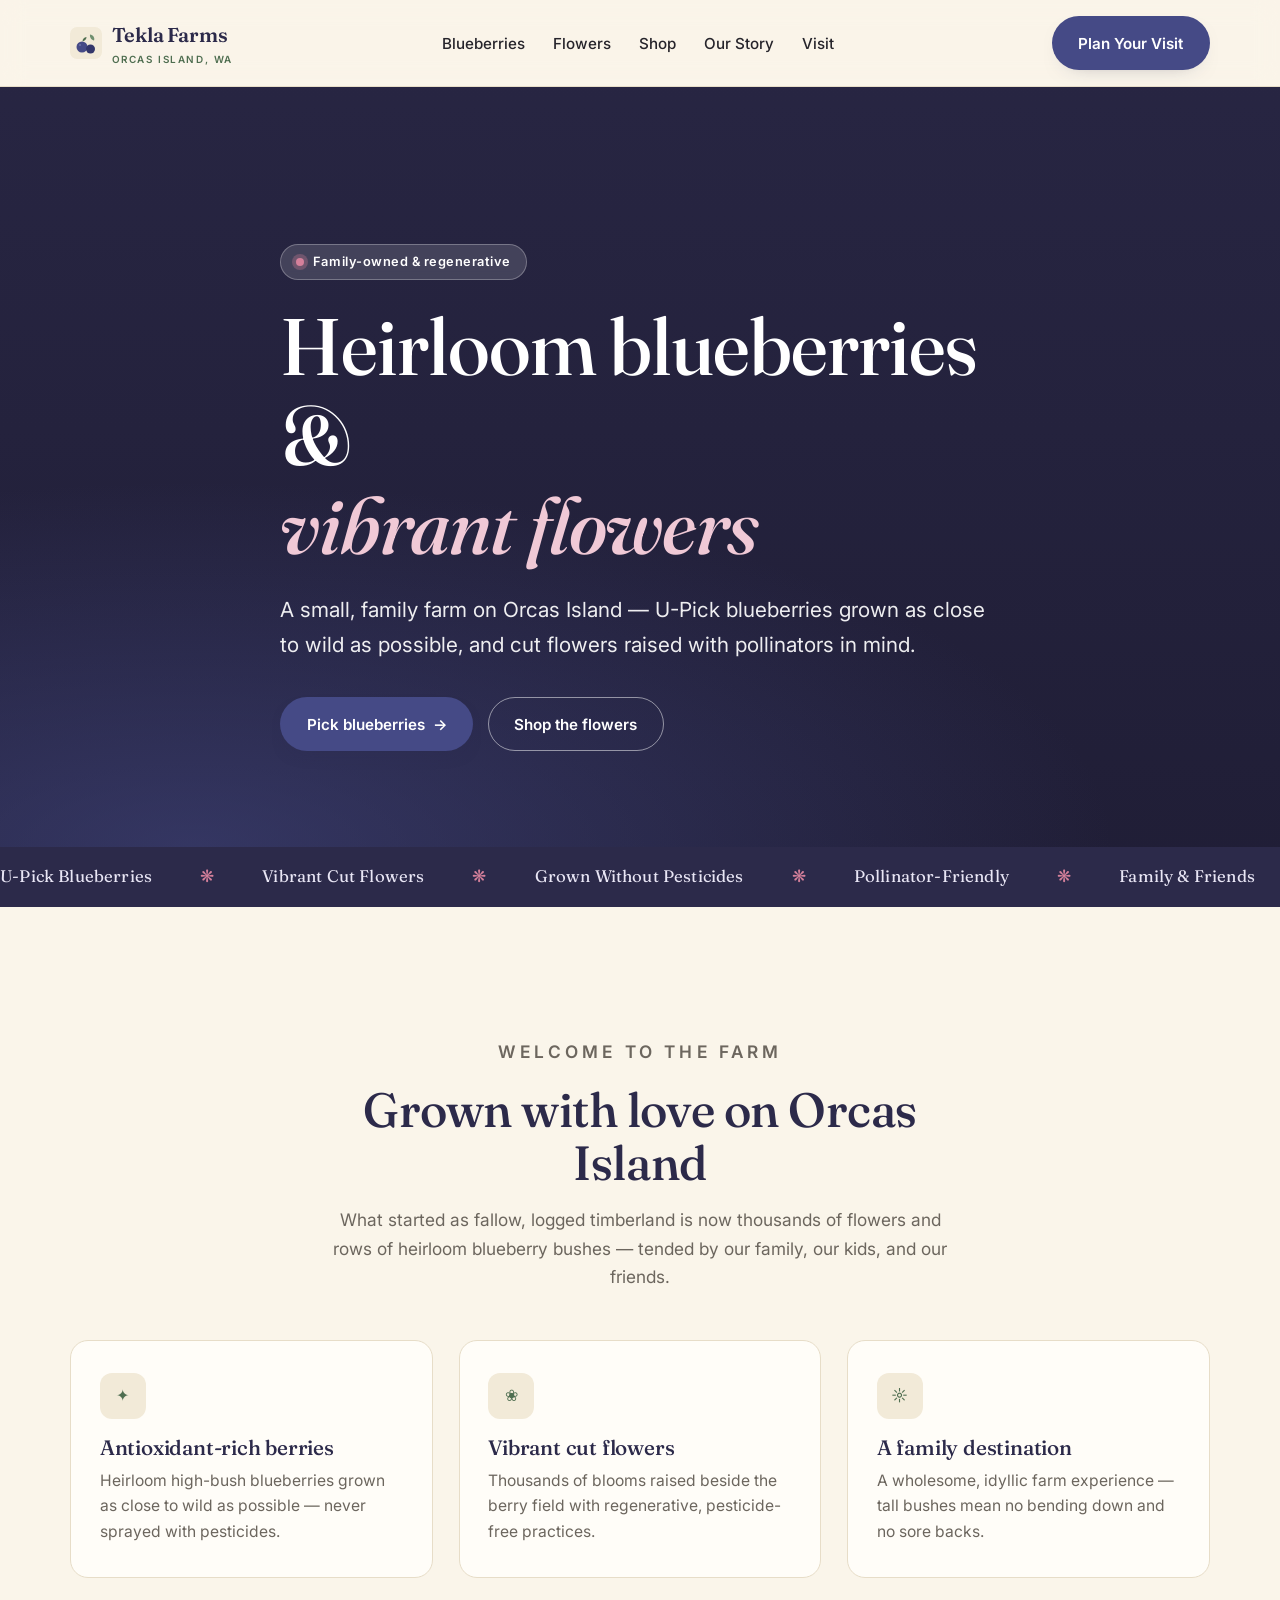
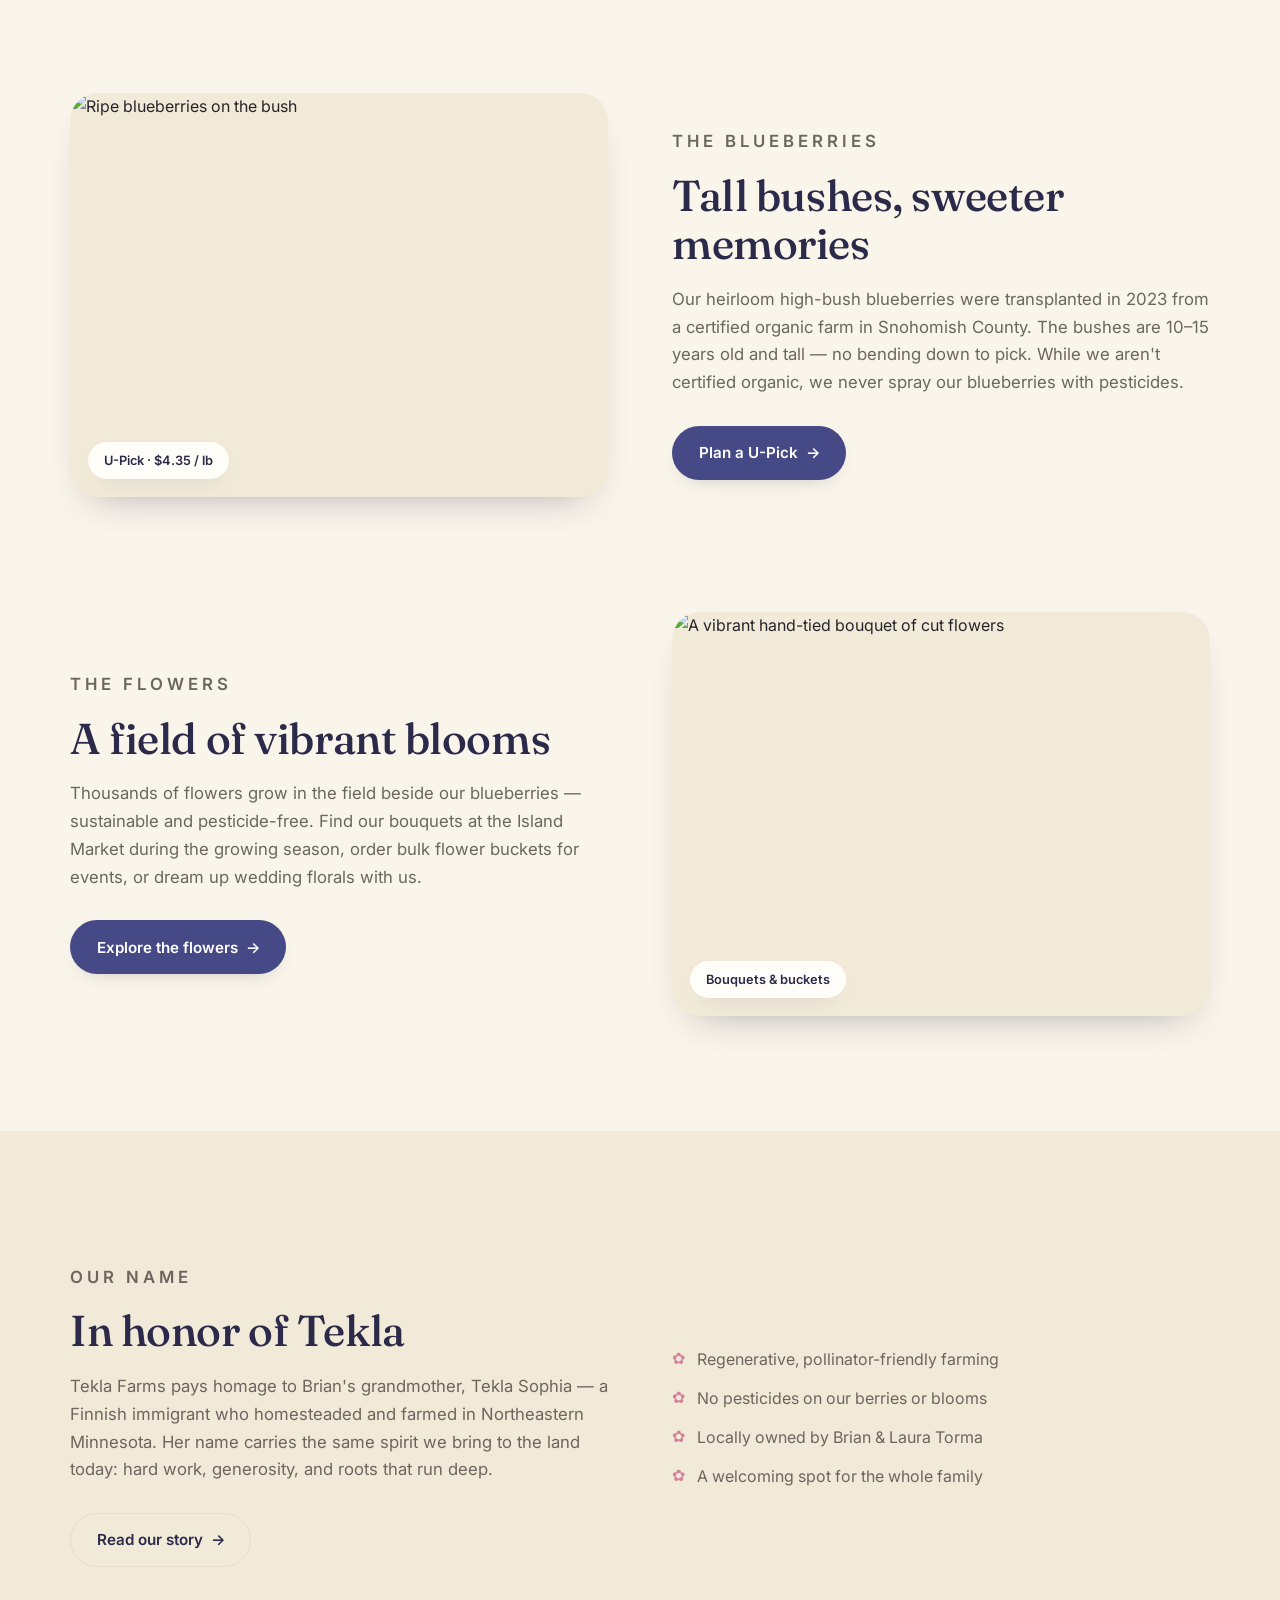
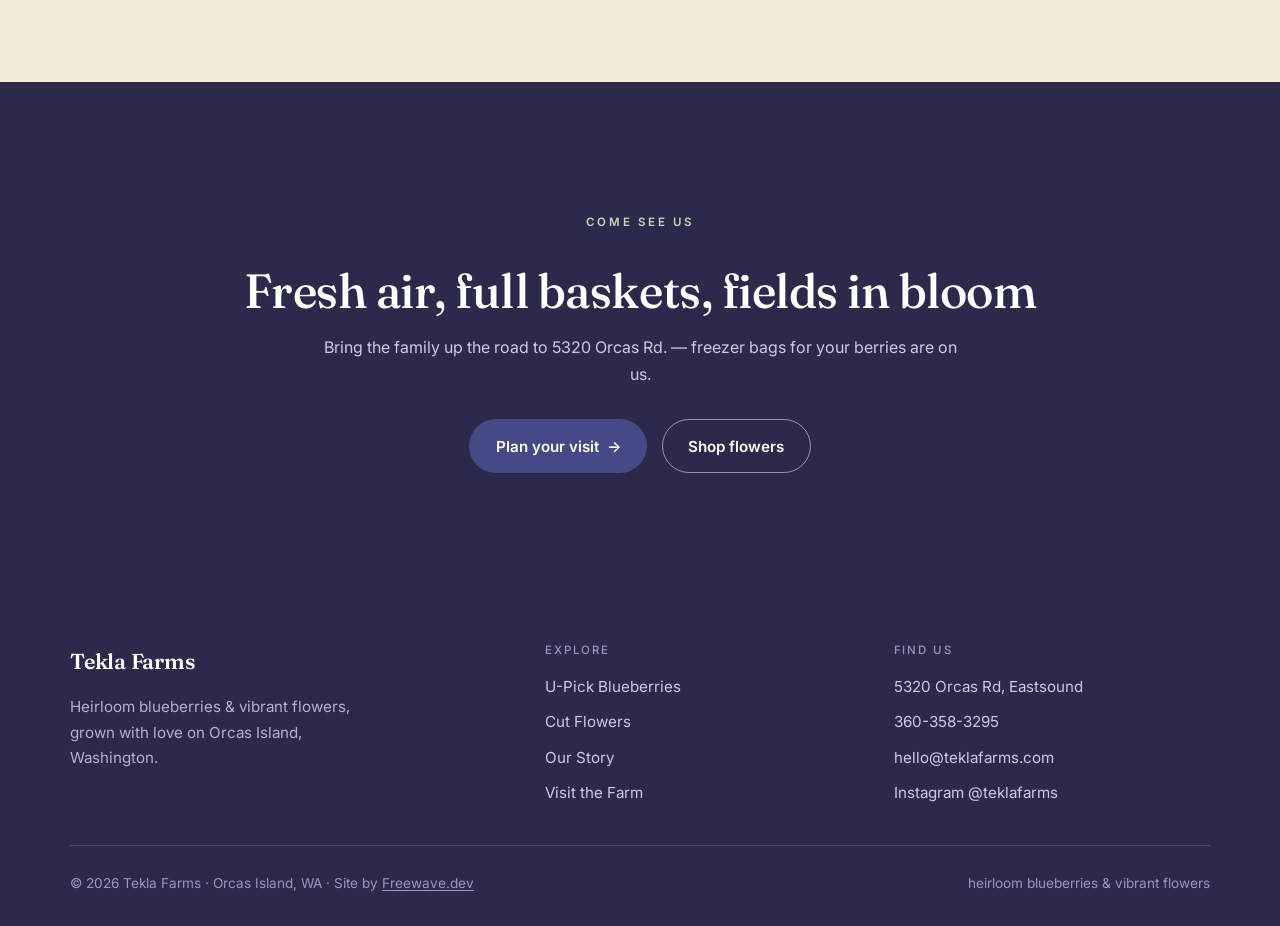
==== commit 0962598f: "Add flower shop and demo shopping cart pages Build a Shop page with 8 seasonal flower arrangements a" ====
--- a/index.html
+++ b/index.html
@@ -22,6 +22,7 @@
     <ul class="nav-links">
       <li><a href="blueberries.html">Blueberries</a></li>
       <li><a href="flowers.html">Flowers</a></li>
+      <li><a href="shop.html">Shop</a></li>
       <li><a href="about.html">Our Story</a></li>
       <li><a href="visit.html">Visit</a></li>
     </ul>
@@ -30,14 +31,14 @@
 </header>
 
 <main>
-  <section class="hero" style="background-image: linear-gradient(180deg, rgba(28,26,48,0.30), rgba(28,26,48,0.74)), url('https://images.unsplash.com/photo-1464297162577-f5295c892194?auto=format&fit=crop&w=1800&q=80');">
+  <section class="hero" style="background-image: linear-gradient(180deg, rgba(28,26,48,0.30), rgba(28,26,48,0.74)), url('https://media.freewave.dev/t0x1v8/images/unsplash-ed01b729b1a5.webp');">
     <div class="hero-inner wrap">
       <span class="hero-badge fade-up"><span class="dot"></span> Family-owned &amp; regenerative</span>
       <h1 class="fade-up d1">Heirloom blueberries &amp;<br><em>vibrant flowers</em></h1>
       <p class="lede fade-up d2">A small, family farm on Orcas Island — U-Pick blueberries grown as close to wild as possible, and cut flowers raised with pollinators in mind.</p>
       <div class="hero-actions fade-up d3">
         <a class="btn btn-primary" href="blueberries.html">Pick blueberries <span class="arrow">→</span></a>
-        <a class="btn btn-ghost on-dark" href="flowers.html">Shop the flowers</a>
+        <a class="btn btn-ghost on-dark" href="shop.html">Shop the flowers</a>
       </div>
     </div>
   </section>
@@ -79,7 +80,7 @@
   <section class="section" style="padding-top:0;">
     <div class="wrap split reveal">
       <div class="split-media">
-        <img src="https://images.unsplash.com/photo-1498557850523-fd3d118b962e?auto=format&fit=crop&w=1200&q=80" alt="Ripe blueberries on the bush">
+        <img src="https://media.freewave.dev/t0x1v8/images/unsplash-c74962646785.webp" alt="Ripe blueberries on the bush">
         <span class="tag">U-Pick · $4.35 / lb</span>
       </div>
       <div class="split-body">
@@ -94,7 +95,7 @@
   <section class="section" style="padding-top:0;">
     <div class="wrap split reverse reveal">
       <div class="split-media">
-        <img src="https://images.unsplash.com/photo-1519378058457-4c29a0a2efac?auto=format&fit=crop&w=1200&q=80" alt="A vibrant hand-tied bouquet of cut flowers">
+        <img src="https://media.freewave.dev/t0x1v8/images/unsplash-aee55569a58e.webp" alt="A vibrant hand-tied bouquet of cut flowers">
         <span class="tag">Bouquets &amp; buckets</span>
       </div>
       <div class="split-body">
@@ -134,7 +135,7 @@
       <p>Bring the family up the road to 5320 Orcas Rd. — freezer bags for your berries are on us.</p>
       <div class="cta-actions">
         <a class="btn btn-primary" href="visit.html#plan">Plan your visit <span class="arrow">→</span></a>
-        <a class="btn btn-ghost on-dark" href="flowers.html">Order flowers</a>
+        <a class="btn btn-ghost on-dark" href="shop.html">Shop flowers</a>
       </div>
     </div>
   </section>
--- a/styles.css
+++ b/styles.css
@@ -184,6 +184,61 @@
 .pricerow .amt { font-family: 'Fraunces', serif; font-size: 1.25rem; color: var(--berry); white-space: nowrap; }
 .fineprint { color: var(--muted); font-size: 0.85rem; margin-top: 1.2rem; }
 
+/* ---------- Demo note ---------- */
+.demo-note {
+  display: flex; align-items: center; gap: 0.6rem; flex-wrap: wrap;
+  background: var(--cream-2); border: 1px dashed var(--line); color: var(--muted);
+  border-radius: 999px; padding: 0.55rem 1.1rem; font-size: 0.85rem; width: fit-content;
+}
+.demo-note strong { color: var(--sage-deep); font-weight: 600; }
+
+/* ---------- Shop ---------- */
+.shop-head { display: flex; align-items: flex-end; justify-content: space-between; gap: 1.5rem; flex-wrap: wrap; margin-bottom: 2.6rem; }
+.cart-link { display: inline-flex; align-items: center; gap: 0.5rem; text-decoration: none; font-weight: 600; font-size: 0.95rem; color: var(--berry); }
+.cart-link:hover { text-decoration: underline; text-underline-offset: 3px; }
+.cart-link .count { display: inline-grid; place-items: center; min-width: 22px; height: 22px; padding: 0 0.35rem; border-radius: 999px; background: var(--bloom); color: #fff; font-size: 0.75rem; }
+
+.shop-grid { display: grid; grid-template-columns: repeat(auto-fill, minmax(250px, 1fr)); gap: 1.6rem; }
+.product {
+  display: flex; flex-direction: column; background: var(--panel);
+  border: 1px solid var(--line); border-radius: var(--radius); overflow: hidden;
+  transition: transform 0.3s var(--ease), box-shadow 0.3s var(--ease), border-color 0.3s var(--ease);
+}
+.product:hover { transform: translateY(-6px); box-shadow: var(--shadow); border-color: transparent; }
+.product-media { position: relative; aspect-ratio: 4 / 3; background: var(--cream-2); }
+.product-media img { width: 100%; height: 100%; object-fit: cover; transition: transform 0.9s var(--ease); }
+.product:hover .product-media img { transform: scale(1.05); }
+.product-media .tag {
+  position: absolute; left: 0.9rem; top: 0.9rem; background: var(--panel); color: var(--indigo);
+  padding: 0.35rem 0.8rem; border-radius: 999px; font-size: 0.72rem; font-weight: 600; box-shadow: var(--shadow-sm);
+}
+.product-body { display: flex; flex-direction: column; flex: 1; padding: 1.4rem 1.4rem 1.5rem; }
+.product-body h3 { font-size: 1.2rem; margin-bottom: 0.4rem; }
+.product-body p { color: var(--muted); font-size: 0.92rem; margin-bottom: 1.1rem; }
+.product-foot { display: flex; align-items: center; justify-content: space-between; gap: 1rem; margin-top: auto; }
+.product .price { font-family: 'Fraunces', serif; font-size: 1.4rem; color: var(--berry); }
+.product .price small { font-family: 'Inter', sans-serif; font-size: 0.72rem; color: var(--muted); display: block; font-weight: 500; }
+.btn-sm { padding: 0.6rem 1.15rem; font-size: 0.85rem; }
+
+/* ---------- Cart ---------- */
+.cart-layout { display: grid; grid-template-columns: 1.55fr 1fr; gap: clamp(2rem, 5vw, 3.5rem); align-items: start; }
+.cart-list { display: grid; gap: 1rem; }
+.cart-item {
+  display: grid; grid-template-columns: 84px 1fr auto; gap: 1.2rem; align-items: center;
+  background: var(--panel); border: 1px solid var(--line); border-radius: var(--radius); padding: 1rem 1.2rem;
+}
+.cart-item .thumb { width: 84px; height: 84px; border-radius: 12px; overflow: hidden; background: var(--cream-2); }
+.cart-item .thumb img { width: 100%; height: 100%; object-fit: cover; }
+.cart-item h3 { font-size: 1.05rem; margin-bottom: 0.2rem; }
+.cart-item .meta { color: var(--muted); font-size: 0.85rem; }
+.qty-pill { display: inline-flex; align-items: center; gap: 0.9rem; border: 1px solid var(--line); border-radius: 999px; padding: 0.2rem 0.7rem; margin-top: 0.6rem; font-size: 0.9rem; }
+.qty-pill span { color: var(--muted); }
+.cart-item .line-amt { font-family: 'Fraunces', serif; font-size: 1.2rem; color: var(--berry); white-space: nowrap; }
+.cart-summary .totalrow { display: flex; justify-content: space-between; gap: 1rem; padding: 0.7rem 0; color: var(--muted); }
+.cart-summary .totalrow.grand { border-top: 1px solid var(--line); margin-top: 0.4rem; padding-top: 1rem; color: var(--ink); font-weight: 600; }
+.cart-summary .totalrow.grand .amt { font-family: 'Fraunces', serif; font-size: 1.5rem; color: var(--berry); font-weight: 500; }
+.cart-summary .btn { width: 100%; justify-content: center; margin-top: 1.4rem; }
+
 /* ---------- Panels ---------- */
 .panel-cream { background: var(--cream-2); }
 .panel-indigo { background: var(--indigo); color: #ece9f6; }
@@ -252,6 +307,7 @@
 /* ---------- Responsive ---------- */
 @media (max-width: 860px) {
   .split { grid-template-columns: 1fr; }
+  .cart-layout { grid-template-columns: 1fr; }
   .split.reverse .split-media { order: 0; }
   .footer-top { grid-template-columns: 1fr 1fr; }
   .footer-top .footer-brand { grid-column: 1 / -1; }
@@ -261,4 +317,7 @@
 @media (max-width: 520px) {
   .footer-top { grid-template-columns: 1fr; }
   .hero-actions .btn { width: 100%; justify-content: center; }
-}
+  .cart-item { grid-template-columns: 64px 1fr; }
+  .cart-item .thumb { width: 64px; height: 64px; }
+  .cart-item .line-amt { grid-column: 2; }
+}
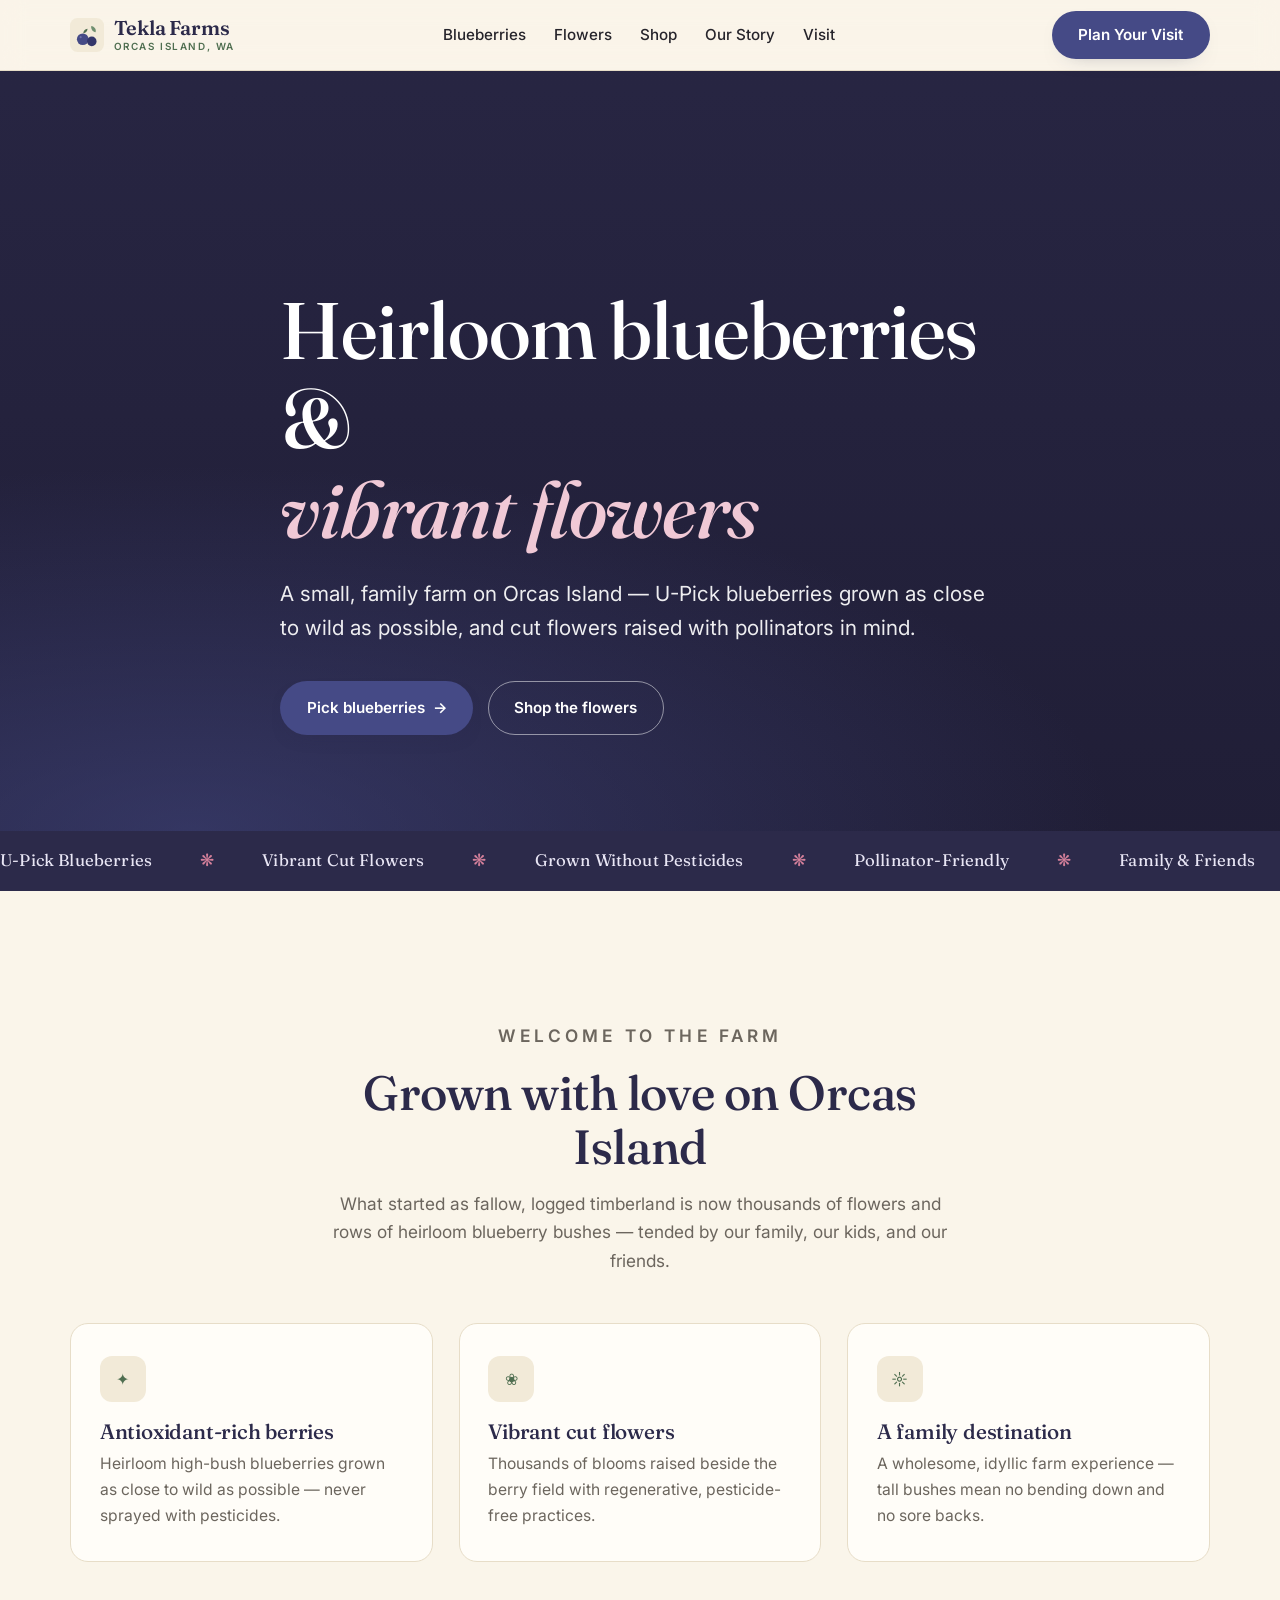
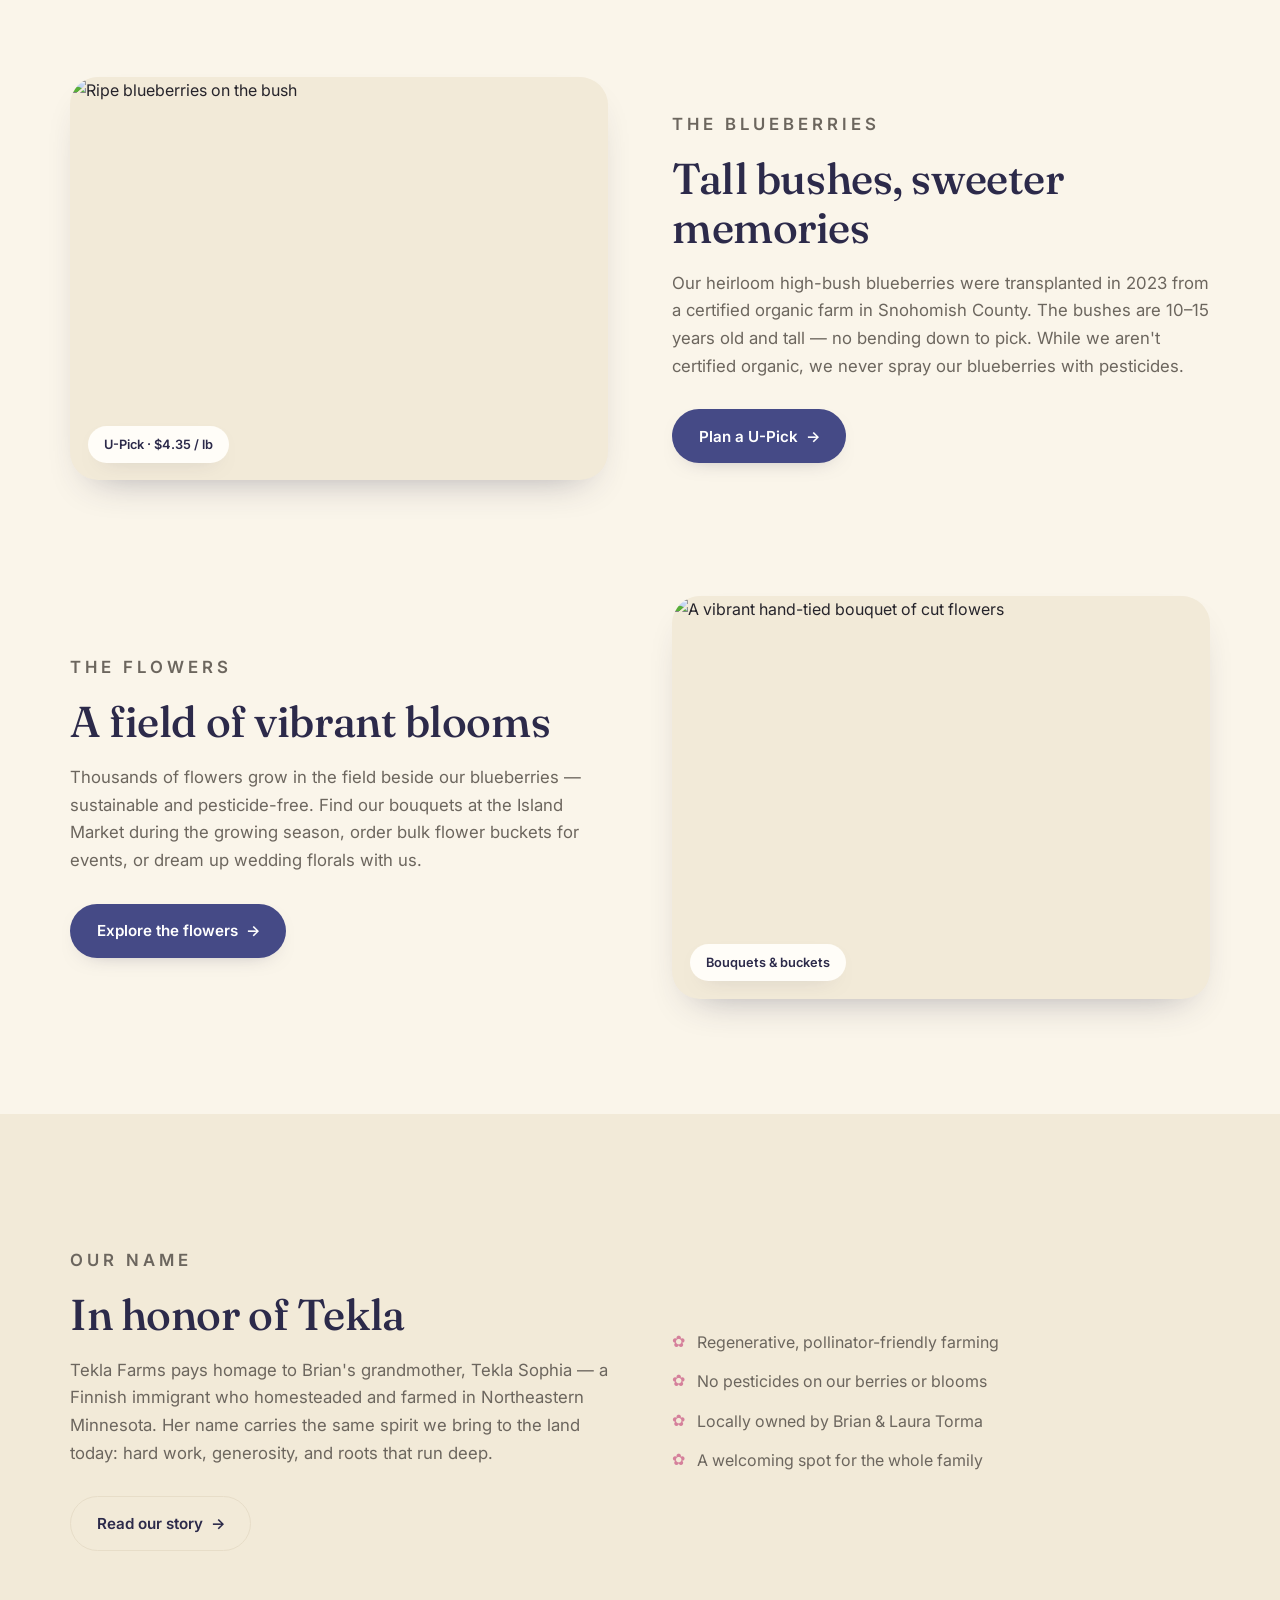
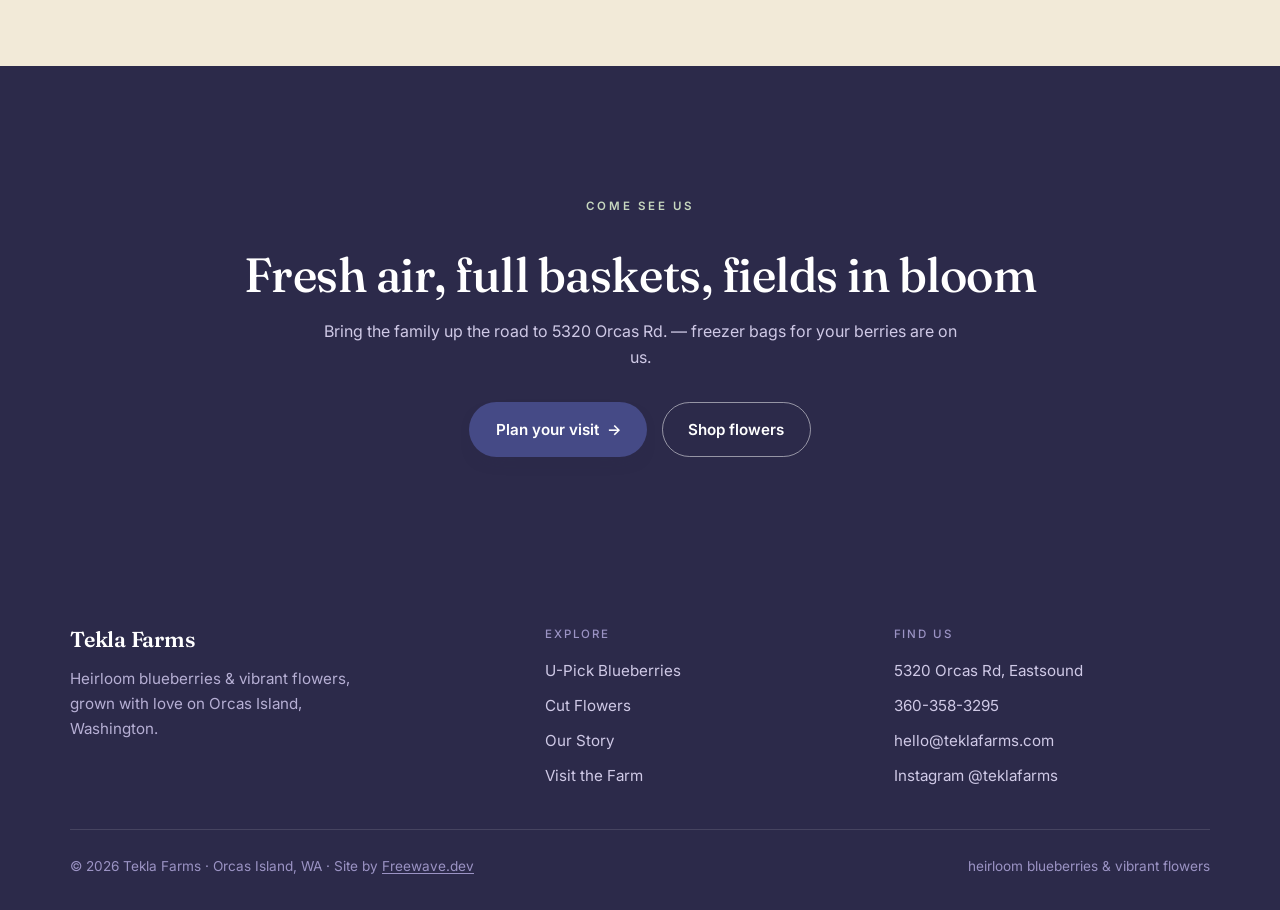
==== commit f51ffdc9: "Remove family-owned badge from homepage hero" ====
--- a/index.html
+++ b/index.html
@@ -19,6 +19,12 @@
       <svg viewBox="0 0 64 64" aria-hidden="true"><rect width="64" height="64" rx="14" fill="#f2ead8"/><path d="M40 15c6 1 10 6 8 12-5-1-9-6-8-12z" fill="#6f8f6f"/><path d="M33 20c0 4-3 8-8 9 0-5 3-8 8-9z" fill="#4f6e50"/><circle cx="24" cy="40" r="11" fill="#454a86"/><circle cx="41" cy="44" r="9" fill="#33366a"/><circle cx="20" cy="36" r="2" fill="#7d81b8" opacity=".7"/></svg>
       <span><span class="brand-name">Tekla Farms</span><span class="brand-tag">Orcas Island, WA</span></span>
     </a>
+    <input type="checkbox" id="nav-toggle" class="nav-toggle-input" aria-label="Toggle navigation menu">
+    <label for="nav-toggle" class="nav-toggle">
+      <span aria-hidden="true"></span>
+      <span aria-hidden="true"></span>
+      <span aria-hidden="true"></span>
+    </label>
     <ul class="nav-links">
       <li><a href="blueberries.html">Blueberries</a></li>
       <li><a href="flowers.html">Flowers</a></li>
@@ -33,7 +39,6 @@
 <main>
   <section class="hero" style="background-image: linear-gradient(180deg, rgba(28,26,48,0.30), rgba(28,26,48,0.74)), url('https://media.freewave.dev/t0x1v8/images/unsplash-ed01b729b1a5.webp');">
     <div class="hero-inner wrap">
-      <span class="hero-badge fade-up"><span class="dot"></span> Family-owned &amp; regenerative</span>
       <h1 class="fade-up d1">Heirloom blueberries &amp;<br><em>vibrant flowers</em></h1>
       <p class="lede fade-up d2">A small, family farm on Orcas Island — U-Pick blueberries grown as close to wild as possible, and cut flowers raised with pollinators in mind.</p>
       <div class="hero-actions fade-up d3">
--- a/styles.css
+++ b/styles.css
@@ -90,17 +90,33 @@
   backdrop-filter: blur(12px);
   border-bottom: 1px solid var(--line);
 }
-.nav { display: flex; align-items: center; justify-content: space-between; padding: 1rem 0; gap: 1.5rem; }
+.nav { display: flex; align-items: center; justify-content: space-between; padding: 0.7rem 0; gap: 1.5rem; line-height: 1.2; }
 .brand { display: flex; align-items: center; gap: 0.6rem; text-decoration: none; }
-.brand svg { width: 32px; height: 32px; flex: none; }
-.brand-name { font-family: 'Fraunces', serif; font-weight: 600; font-size: 1.25rem; color: var(--indigo); letter-spacing: -0.01em; }
-.brand-tag { display: block; font-family: 'Inter', sans-serif; font-size: 0.62rem; letter-spacing: 0.16em; text-transform: uppercase; color: var(--sage-deep); font-weight: 600; }
+.brand svg { width: 34px; height: 34px; flex: none; }
+.brand-name { display: block; font-family: 'Fraunces', serif; font-weight: 600; font-size: 1.25rem; line-height: 1.1; color: var(--indigo); letter-spacing: -0.01em; }
+.brand-tag { display: block; font-family: 'Inter', sans-serif; font-size: 0.62rem; line-height: 1.2; margin-top: 2px; letter-spacing: 0.16em; text-transform: uppercase; color: var(--sage-deep); font-weight: 600; }
 .nav-links { display: flex; align-items: center; gap: 1.75rem; list-style: none; }
 .nav-links a { text-decoration: none; font-weight: 500; font-size: 0.95rem; color: var(--ink); position: relative; padding: 0.25rem 0; transition: color 0.2s var(--ease); }
 .nav-links a::after { content: ''; position: absolute; left: 0; bottom: -2px; width: 0; height: 2px; background: var(--bloom); border-radius: 2px; transition: width 0.28s var(--ease); }
 .nav-links a:hover, .nav-links a[aria-current="page"] { color: var(--berry); }
 .nav-links a:hover::after, .nav-links a[aria-current="page"]::after { width: 100%; }
 .nav-cta { margin-left: 0.5rem; }
+
+/* ---------- Mobile nav toggle (checkbox-driven, no JS) ---------- */
+.nav-toggle-input {
+  position: absolute; width: 1px; height: 1px; padding: 0; margin: -1px;
+  overflow: hidden; clip: rect(0,0,0,0); white-space: nowrap; border: 0;
+}
+.nav-toggle {
+  display: none; flex-direction: column; justify-content: center; align-items: center;
+  gap: 5px; width: 42px; height: 42px; border-radius: 10px; flex: none;
+  border: 1px solid var(--line); background: var(--panel); cursor: pointer;
+}
+.nav-toggle span { display: block; width: 20px; height: 2px; background: var(--indigo); border-radius: 2px; transition: transform 0.25s var(--ease), opacity 0.2s var(--ease); }
+.nav-toggle-input:focus-visible ~ .nav-toggle { outline: 2px solid var(--berry); outline-offset: 2px; }
+.nav-toggle-input:checked ~ .nav-toggle span:nth-child(1) { transform: translateY(7px) rotate(45deg); }
+.nav-toggle-input:checked ~ .nav-toggle span:nth-child(2) { opacity: 0; }
+.nav-toggle-input:checked ~ .nav-toggle span:nth-child(3) { transform: translateY(-7px) rotate(-45deg); }
 
 /* ---------- Hero ---------- */
 .hero {
@@ -311,8 +327,21 @@
   .split.reverse .split-media { order: 0; }
   .footer-top { grid-template-columns: 1fr 1fr; }
   .footer-top .footer-brand { grid-column: 1 / -1; }
-  .nav-links { display: none; }
-  .nav-cta { margin-left: 0; }
+  .nav { flex-wrap: wrap; row-gap: 0; }
+  .nav-toggle { display: inline-flex; order: 3; }
+  .nav-links {
+    order: 5; flex-basis: 100%; flex-direction: column; align-items: flex-start; gap: 0;
+    max-height: 0; overflow: hidden; transition: max-height 0.35s var(--ease);
+  }
+  .nav-links li { width: 100%; }
+  .nav-links a { display: block; width: 100%; padding: 0.85rem 0.1rem; border-bottom: 1px solid var(--line); }
+  .nav-links a::after { display: none; }
+  .nav-cta {
+    order: 6; flex-basis: 100%; margin-left: 0; max-height: 0; overflow: hidden;
+    opacity: 0; justify-content: center; transition: max-height 0.35s var(--ease), opacity 0.25s var(--ease), margin-top 0.25s var(--ease);
+  }
+  .nav-toggle-input:checked ~ .nav-links { max-height: 420px; margin-top: 0.5rem; }
+  .nav-toggle-input:checked ~ .nav-cta { max-height: 80px; opacity: 1; margin-top: 0.9rem; }
 }
 @media (max-width: 520px) {
   .footer-top { grid-template-columns: 1fr; }
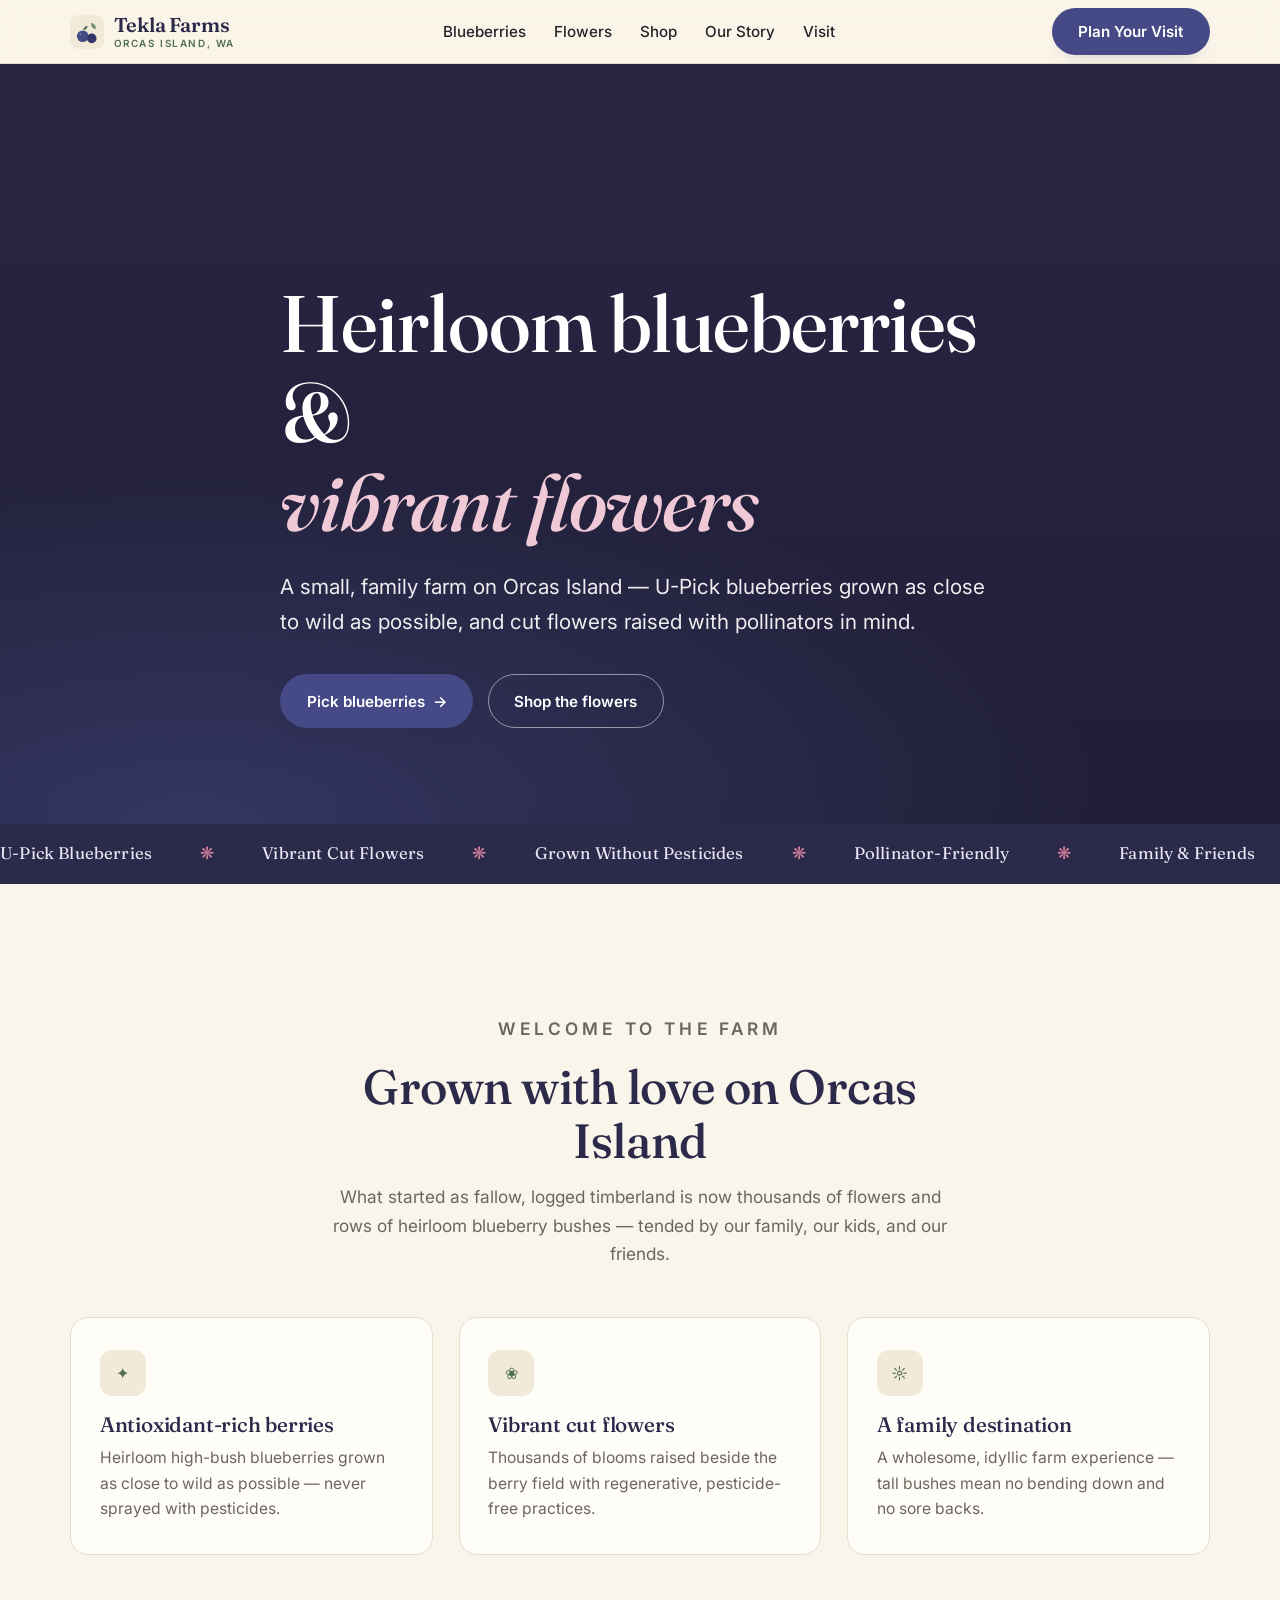
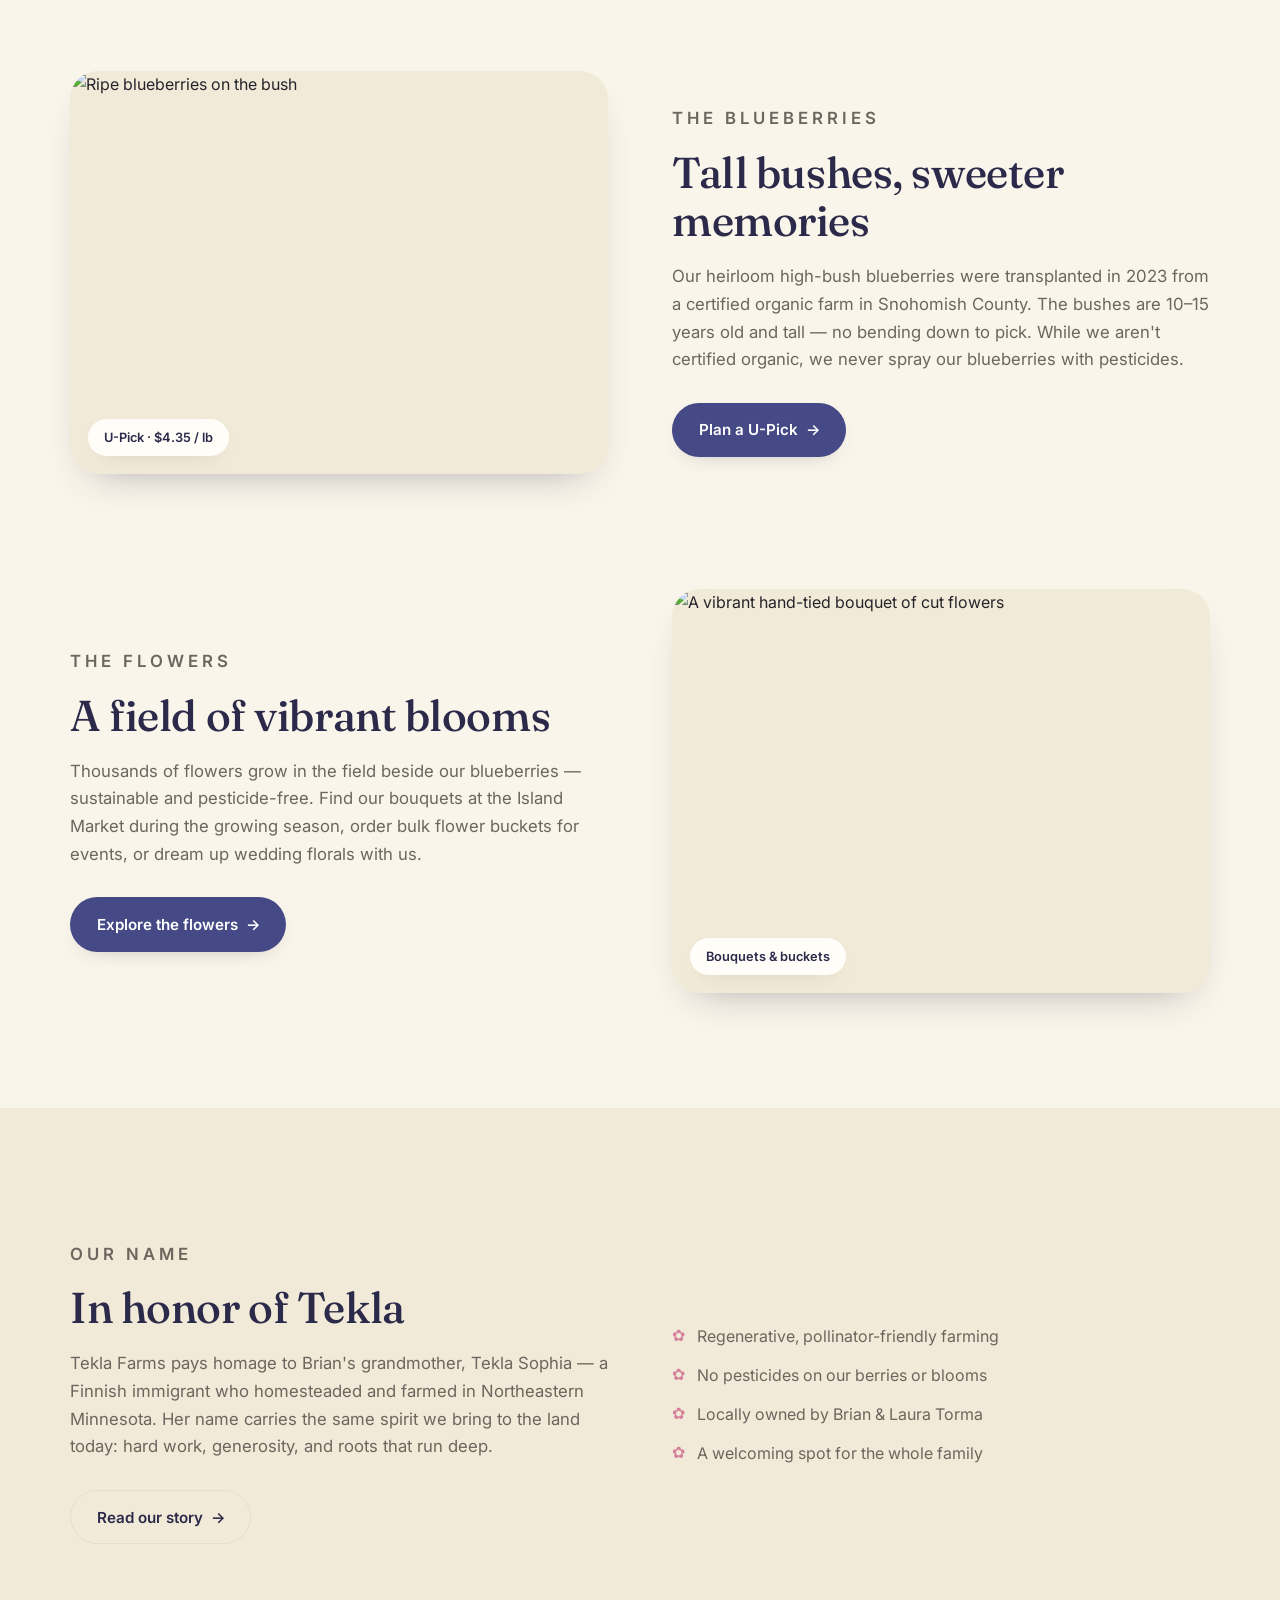
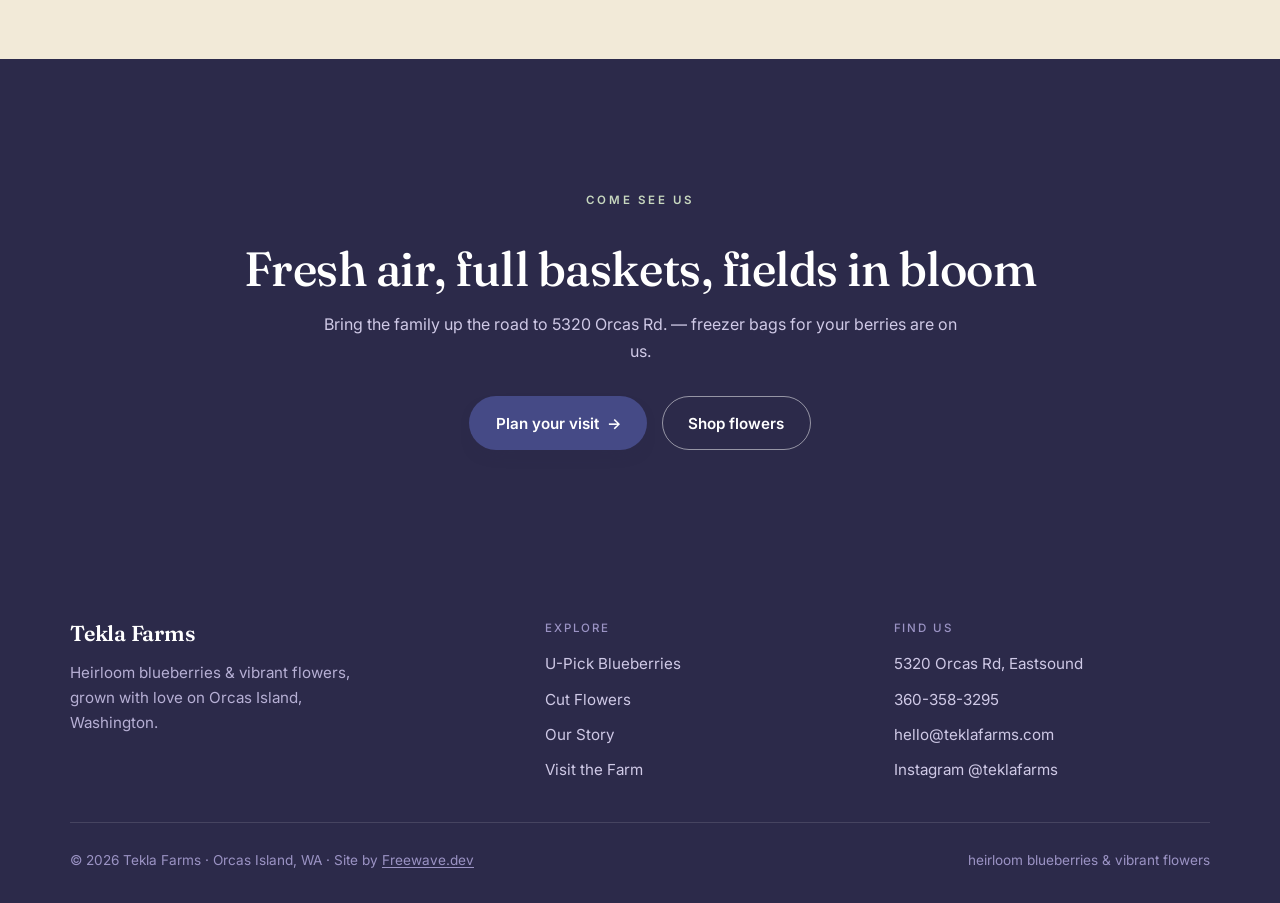
==== commit 7a9e299e: "Lift mobile nav drawer out of header flow for a compact bar The collapsed nav still occupied space a" ====
--- a/index.html
+++ b/index.html
@@ -25,6 +25,7 @@
       <span aria-hidden="true"></span>
       <span aria-hidden="true"></span>
     </label>
+    <div class="nav-drawer">
     <ul class="nav-links">
       <li><a href="blueberries.html">Blueberries</a></li>
       <li><a href="flowers.html">Flowers</a></li>
@@ -33,6 +34,7 @@
       <li><a href="visit.html">Visit</a></li>
     </ul>
     <a class="btn btn-primary nav-cta" href="visit.html#plan">Plan Your Visit</a>
+    </div>
   </nav>
 </header>
 
--- a/styles.css
+++ b/styles.css
@@ -90,7 +90,7 @@
   backdrop-filter: blur(12px);
   border-bottom: 1px solid var(--line);
 }
-.nav { display: flex; align-items: center; justify-content: space-between; padding: 0.7rem 0; gap: 1.5rem; line-height: 1.2; }
+.nav { display: flex; align-items: center; justify-content: space-between; padding: 0.5rem 0; gap: 1.5rem; line-height: 1.2; }
 .brand { display: flex; align-items: center; gap: 0.6rem; text-decoration: none; }
 .brand svg { width: 34px; height: 34px; flex: none; }
 .brand-name { display: block; font-family: 'Fraunces', serif; font-weight: 600; font-size: 1.25rem; line-height: 1.1; color: var(--indigo); letter-spacing: -0.01em; }
@@ -101,6 +101,7 @@
 .nav-links a:hover, .nav-links a[aria-current="page"] { color: var(--berry); }
 .nav-links a:hover::after, .nav-links a[aria-current="page"]::after { width: 100%; }
 .nav-cta { margin-left: 0.5rem; }
+.nav-drawer { display: contents; }
 
 /* ---------- Mobile nav toggle (checkbox-driven, no JS) ---------- */
 .nav-toggle-input {
@@ -327,21 +328,20 @@
   .split.reverse .split-media { order: 0; }
   .footer-top { grid-template-columns: 1fr 1fr; }
   .footer-top .footer-brand { grid-column: 1 / -1; }
-  .nav { flex-wrap: wrap; row-gap: 0; }
-  .nav-toggle { display: inline-flex; order: 3; }
-  .nav-links {
-    order: 5; flex-basis: 100%; flex-direction: column; align-items: flex-start; gap: 0;
-    max-height: 0; overflow: hidden; transition: max-height 0.35s var(--ease);
+  .nav { flex-wrap: nowrap; }
+  .nav-toggle { display: inline-flex; }
+  .nav-drawer {
+    display: block; position: absolute; top: 100%; left: 0; right: 0; z-index: 40;
+    background: var(--cream); border-bottom: 1px solid var(--line); box-shadow: var(--shadow-sm);
+    padding: 0 1.25rem; max-height: 0; overflow: hidden; opacity: 0;
+    transition: max-height 0.35s var(--ease), opacity 0.25s var(--ease);
   }
+  .nav-toggle-input:checked ~ .nav-drawer { max-height: 480px; opacity: 1; }
+  .nav-links { flex-direction: column; align-items: stretch; gap: 0; }
   .nav-links li { width: 100%; }
-  .nav-links a { display: block; width: 100%; padding: 0.85rem 0.1rem; border-bottom: 1px solid var(--line); }
+  .nav-links a { display: block; width: 100%; padding: 0.9rem 0.1rem; border-bottom: 1px solid var(--line); }
   .nav-links a::after { display: none; }
-  .nav-cta {
-    order: 6; flex-basis: 100%; margin-left: 0; max-height: 0; overflow: hidden;
-    opacity: 0; justify-content: center; transition: max-height 0.35s var(--ease), opacity 0.25s var(--ease), margin-top 0.25s var(--ease);
-  }
-  .nav-toggle-input:checked ~ .nav-links { max-height: 420px; margin-top: 0.5rem; }
-  .nav-toggle-input:checked ~ .nav-cta { max-height: 80px; opacity: 1; margin-top: 0.9rem; }
+  .nav-cta { display: flex; margin: 0.95rem 0 1.15rem; justify-content: center; }
 }
 @media (max-width: 520px) {
   .footer-top { grid-template-columns: 1fr; }
